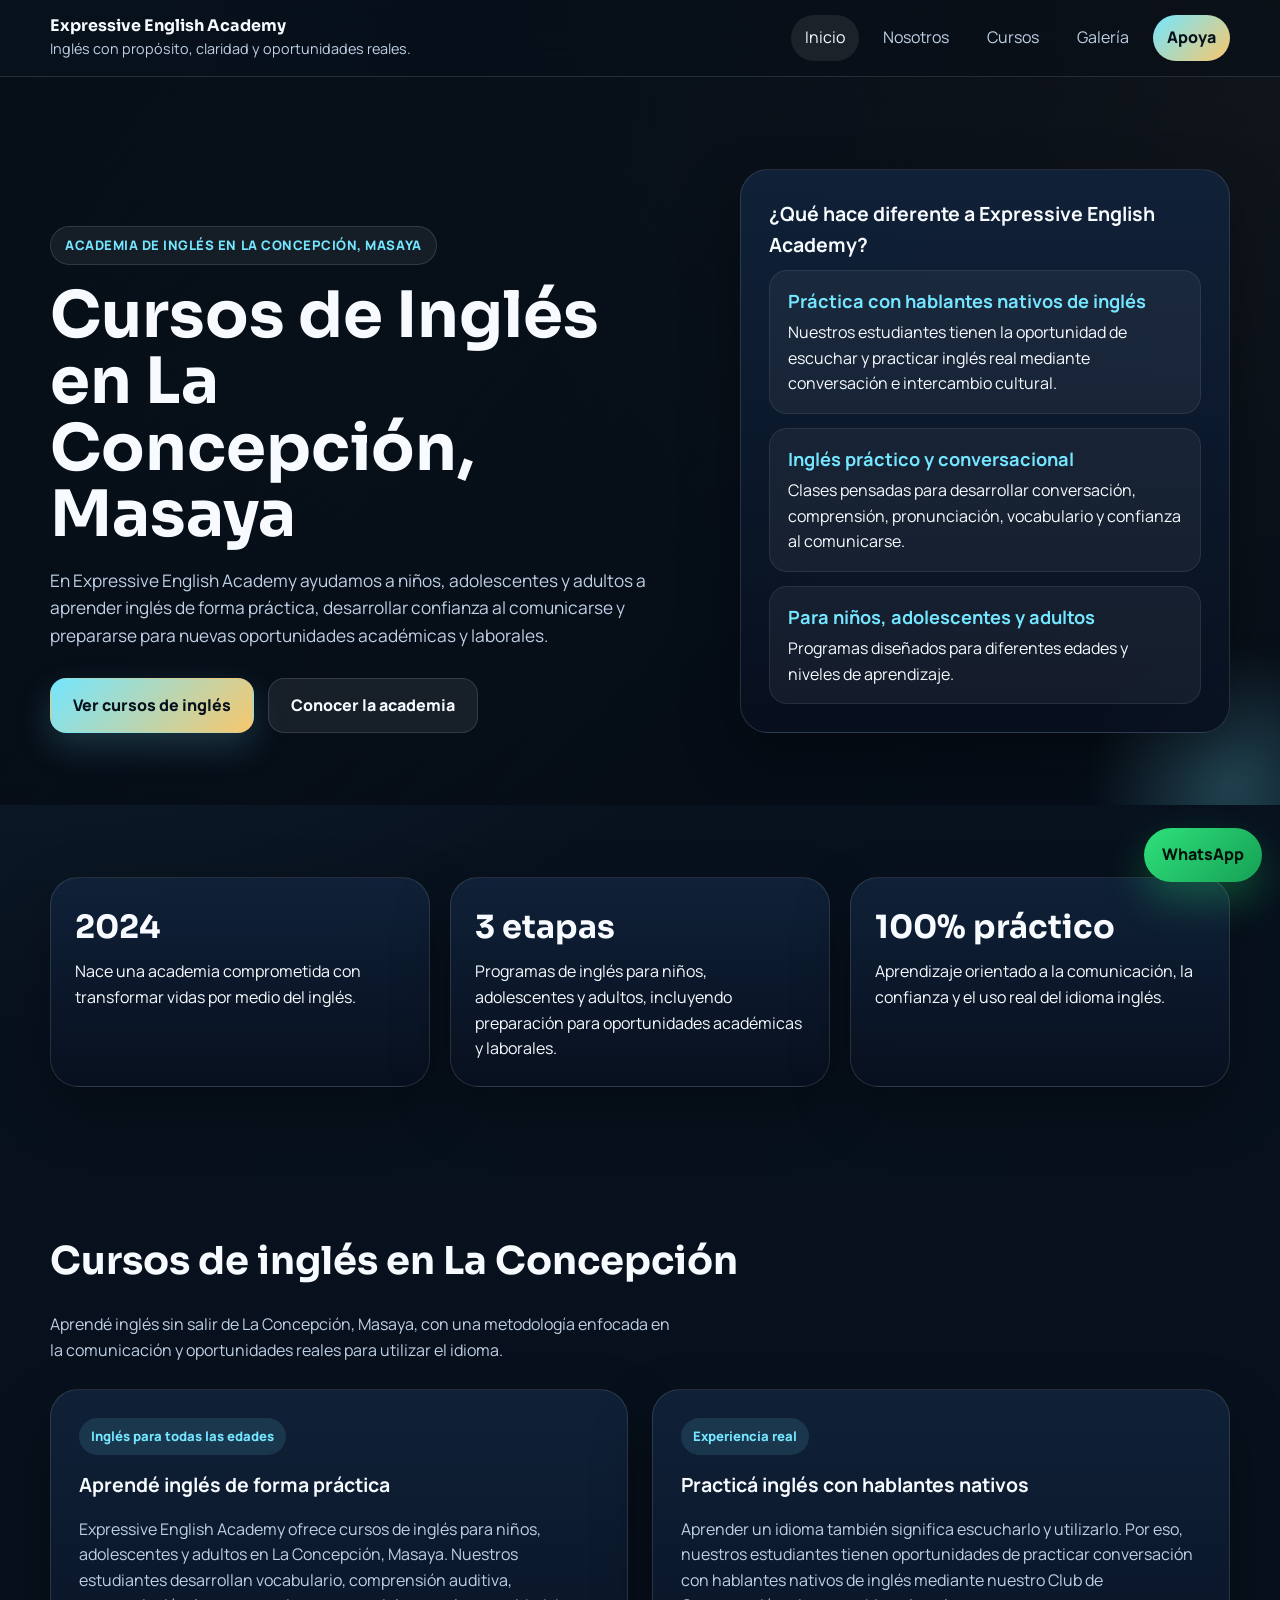
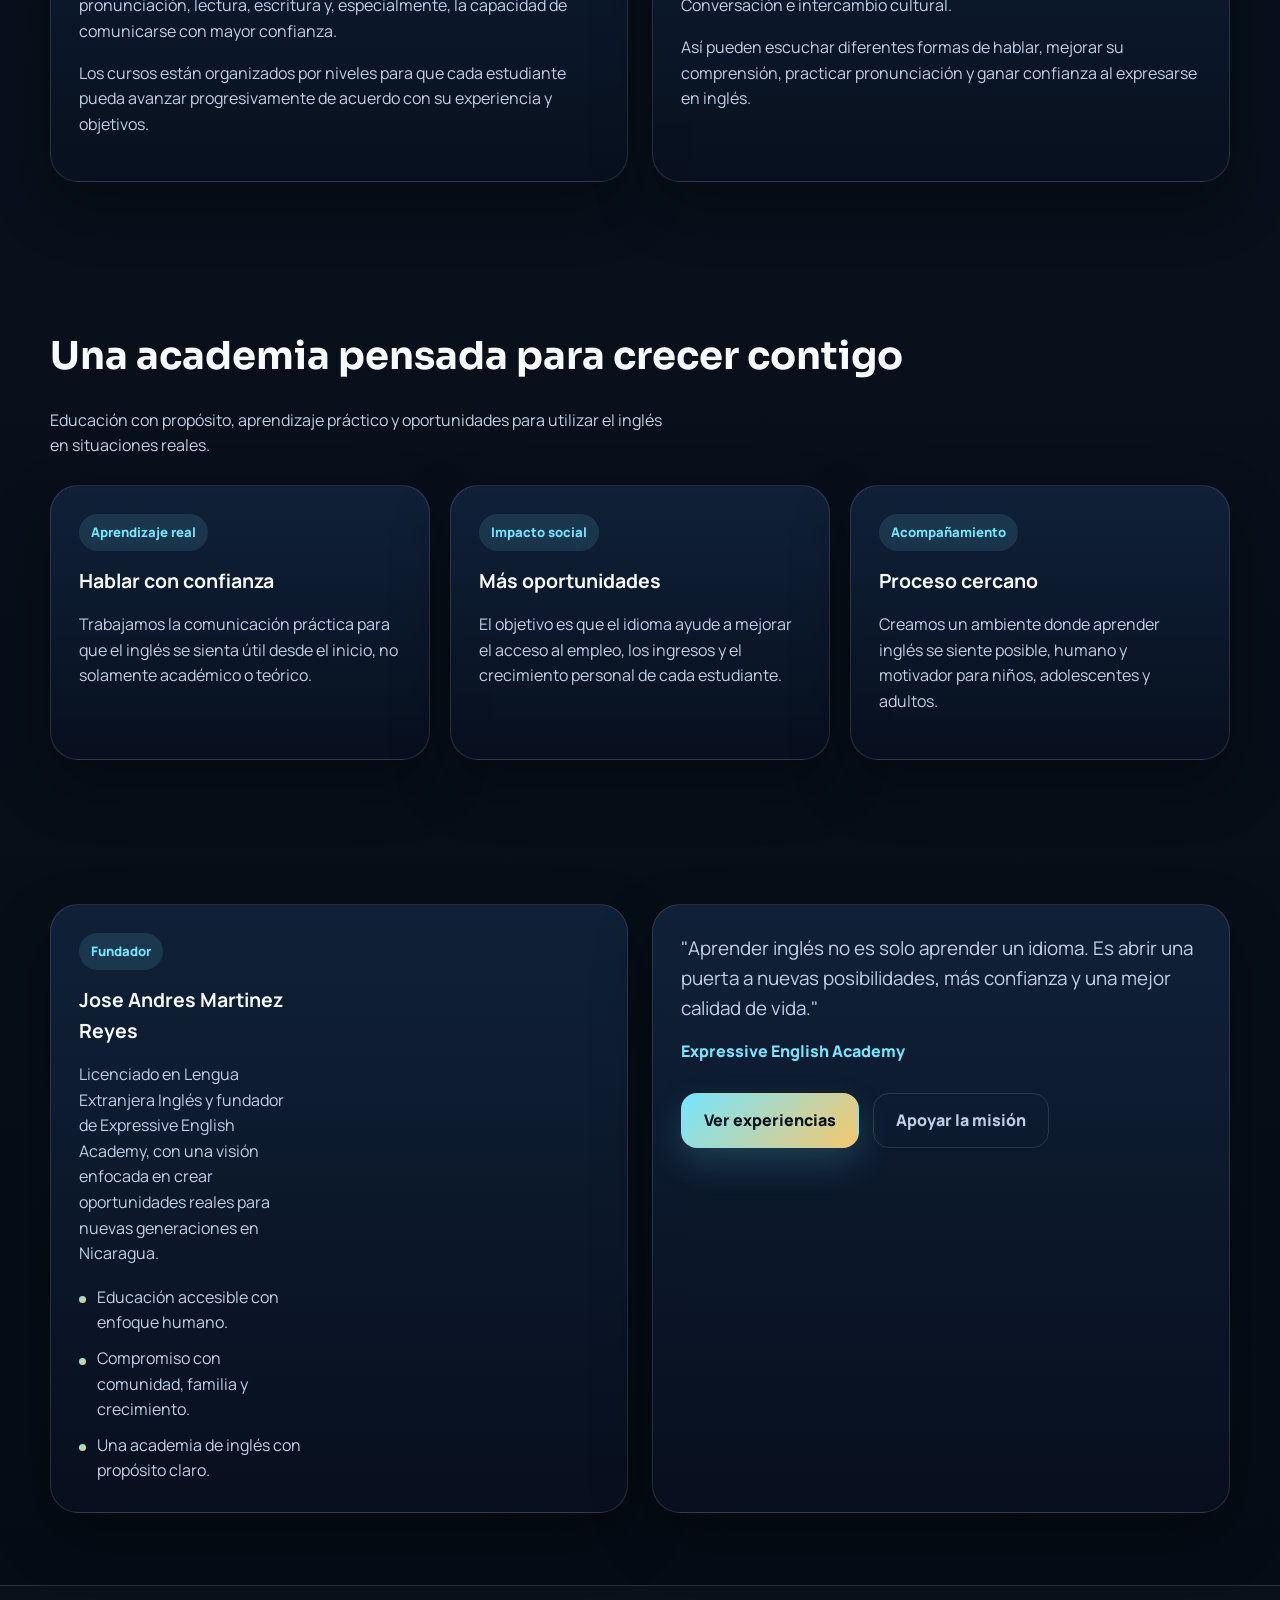
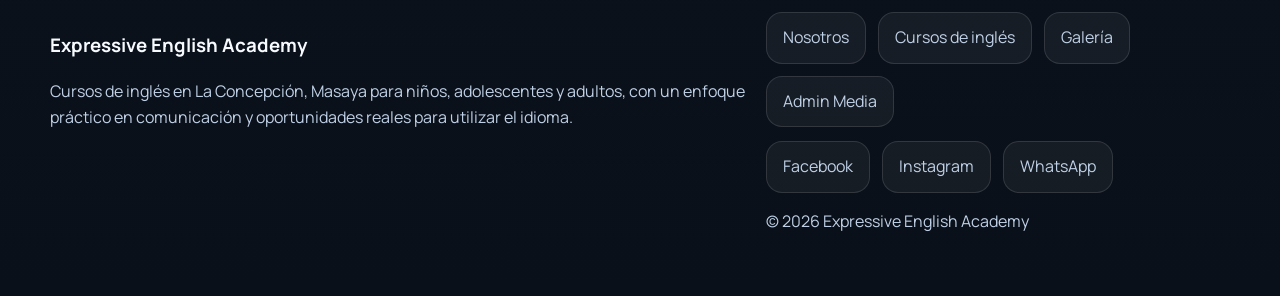
==== index.html @ d625991a "Update index.html Updated home page" ====
<!DOCTYPE html>
<html lang="es">
<head>
  <meta charset="UTF-8">
  <meta name="viewport" content="width=device-width, initial-scale=1.0">

  <!-- SEO principal -->
  <meta
    name="description"
    content="Cursos de inglés en La Concepción, Masaya para niños, adolescentes y adultos. Aprende inglés de forma práctica y practica con hablantes nativos en Expressive English Academy."
  >

  <meta name="theme-color" content="#081220">

  <!-- SEO adicional -->
  <meta name="robots" content="index, follow">
  <meta name="author" content="Expressive English Academy">

  <title>Cursos de Inglés en La Concepción, Masaya | Expressive English Academy</title>

  <style>
    @import url("https://fonts.googleapis.com/css2?family=Manrope:wght@400;500;600;700;800&family=Sora:wght@600;700;800&display=swap");

    :root {
      --bg: #061221;
      --panel: rgba(11, 26, 48, 0.88);
      --line: rgba(255, 255, 255, 0.12);
      --line-soft: rgba(255, 255, 255, 0.08);
      --text: #f7fbff;
      --muted: #bfd0e6;
      --accent: #74e6ff;
      --warm: #f8c76d;
      --shadow: 0 24px 60px rgba(0, 0, 0, 0.32);
      --radius-xl: 28px;
      --radius-lg: 22px;
      --radius-md: 16px;
      --radius-pill: 999px;
      --max-width: 1180px;
    }

    * {
      box-sizing: border-box;
    }

    html {
      scroll-behavior: smooth;
    }

    body {
      margin: 0;
      color: var(--text);
      font-family: "Manrope", sans-serif;
      line-height: 1.6;
      background:
        radial-gradient(circle at top left, rgba(116, 230, 255, 0.13), transparent 28%),
        radial-gradient(circle at top right, rgba(248, 199, 109, 0.14), transparent 22%),
        linear-gradient(180deg, #081220 0%, #07101b 55%, #050b14 100%);
    }

    img {
      display: block;
      max-width: 100%;
    }

    a {
      color: inherit;
      text-decoration: none;
    }

    button {
      font: inherit;
    }

    .container {
      width: min(var(--max-width), calc(100% - 2rem));
      margin: 0 auto;
    }

    .site-header {
      position: sticky;
      top: 0;
      z-index: 60;
      backdrop-filter: blur(16px);
      background: rgba(5, 11, 20, 0.78);
      border-bottom: 1px solid var(--line);
    }

    .header-inner {
      position: relative;
      display: flex;
      align-items: center;
      justify-content: space-between;
      gap: 1rem;
      padding: 15px 0;
    }

    .brand {
      display: flex;
      align-items: center;
      gap: 14px;
      min-width: 0;
    }

    .brand-logo {
      width: 60px;
      height: 60px;
      object-fit: cover;
      border-radius: 18px;
      border: 1px solid rgba(255, 255, 255, 0.14);
      box-shadow: var(--shadow);
      background: rgba(255,255,255,0.06);
    }

    .brand-copy strong {
      display: block;
      font-family: "Sora", sans-serif;
      font-size: 1rem;
      line-height: 1.3;
    }

    .brand-copy span {
      display: block;
      color: var(--muted);
      font-size: 0.9rem;
    }

    .nav-toggle {
      display: none;
      border: 1px solid var(--line);
      background: rgba(255, 255, 255, 0.05);
      color: var(--text);
      border-radius: var(--radius-pill);
      padding: 10px 16px;
      font-weight: 700;
      cursor: pointer;
    }

    .main-nav {
      display: flex;
      align-items: center;
      gap: 10px;
    }

    .main-nav a {
      padding: 10px 14px;
      border-radius: var(--radius-pill);
      color: var(--muted);
      transition: 0.25s ease;
    }

    .main-nav a:hover,
    .main-nav a.active {
      color: var(--text);
      background: rgba(255, 255, 255, 0.08);
    }

    .main-nav .nav-cta {
      color: #07111d;
      font-weight: 800;
      background: linear-gradient(135deg, var(--accent), var(--warm));
    }

    .hero {
      position: relative;
      overflow: hidden;
      padding: 92px 0 72px;
      background-image:
        linear-gradient(125deg, rgba(5, 11, 20, 0.9), rgba(5, 11, 20, 0.58)),
        var(--hero-image);
      background-size: cover;
      background-position: center;
    }

    .hero::after {
      content: "";
      position: absolute;
      right: -90px;
      bottom: -120px;
      width: 280px;
      height: 280px;
      border-radius: 50%;
      background: radial-gradient(circle, rgba(116, 230, 255, 0.26), transparent 70%);
      filter: blur(12px);
    }

    .hero-grid {
      position: relative;
      z-index: 1;
      display: grid;
      grid-template-columns: 1.15fr 0.85fr;
      gap: 26px;
      align-items: end;
    }

    .eyebrow {
      display: inline-flex;
      align-items: center;
      gap: 10px;
      padding: 8px 14px;
      border: 1px solid var(--line);
      border-radius: var(--radius-pill);
      background: rgba(255, 255, 255, 0.06);
      color: var(--accent);
      font-size: 0.82rem;
      font-weight: 800;
      letter-spacing: 0.04em;
      text-transform: uppercase;
    }

    .page-title {
      margin: 18px 0 0;
      font-family: "Sora", sans-serif;
      font-size: clamp(2.4rem, 5vw, 4.6rem);
      line-height: 1.04;
      max-width: 12ch;
    }

    .page-lead {
      margin: 18px 0 0;
      max-width: 62ch;
      color: var(--muted);
      font-size: 1.08rem;
    }

    .button-row {
      display: flex;
      flex-wrap: wrap;
      gap: 14px;
      margin-top: 28px;
    }

    .button {
      display: inline-flex;
      align-items: center;
      justify-content: center;
      gap: 10px;
      padding: 14px 22px;
      border: 1px solid transparent;
      border-radius: var(--radius-md);
      font-weight: 800;
      transition: 0.25s ease;
    }

    .button:hover {
      transform: translateY(-2px);
    }

    .button-primary {
      color: #07111d;
      background: linear-gradient(135deg, var(--accent), var(--warm));
      box-shadow: 0 14px 34px rgba(116, 230, 255, 0.18);
    }

    .button-secondary {
      background: rgba(255, 255, 255, 0.07);
      border-color: var(--line);
    }

    .button-ghost {
      color: var(--muted);
      border-color: var(--line);
      background: transparent;
    }

    .panel,
    .feature-card,
    .quote-card,
    .split-card,
    .stat-card {
      border: 1px solid var(--line);
      border-radius: var(--radius-xl);
      background: linear-gradient(180deg, rgba(17, 35, 59, 0.9), rgba(8, 16, 31, 0.94));
      box-shadow: var(--shadow);
    }

    .panel,
    .feature-card,
    .quote-card,
    .split-card {
      padding: 28px;
    }

    .panel h3,
    .feature-card h3,
    .split-card h3 {
      margin-top: 0;
      margin-bottom: 10px;
      font-size: 1.22rem;
    }

    .feature-card p,
    .split-card p,
    .panel p,
    .quote-card p {
      color: var(--muted);
    }

    .metric-list {
      display: grid;
      gap: 14px;
    }

    .metric-item {
      padding: 16px 18px;
      border-radius: 18px;
      border: 1px solid var(--line-soft);
      background: rgba(255, 255, 255, 0.05);
    }

    .metric-item strong {
      display: block;
      color: var(--accent);
      margin-bottom: 4px;
      font-size: 1.14rem;
    }

    .section {
      padding: 72px 0;
    }

    .section-heading {
      display: flex;
      align-items: end;
      justify-content: space-between;
      gap: 20px;
      flex-wrap: wrap;
      margin-bottom: 26px;
    }

    .section-heading h2 {
      margin: 0;
      font-family: "Sora", sans-serif;
      font-size: clamp(1.9rem, 3vw, 3rem);
    }

    .section-heading p {
      margin: 0;
      max-width: 62ch;
      color: var(--muted);
    }

    .stats-grid,
    .card-grid,
    .footer-grid {
      display: grid;
      gap: 20px;
    }

    .stats-grid,
    .card-grid {
      grid-template-columns: repeat(3, minmax(0, 1fr));
    }

    .stat-card {
      padding: 24px;
    }

    .stat-card strong {
      display: block;
      margin-bottom: 6px;
      font-family: "Sora", sans-serif;
      font-size: 2rem;
    }

    .badge {
      display: inline-flex;
      align-items: center;
      justify-content: center;
      margin-bottom: 14px;
      padding: 8px 12px;
      border-radius: var(--radius-pill);
      background: rgba(116, 230, 255, 0.12);
      color: var(--accent);
      font-size: 0.82rem;
      font-weight: 800;
    }

    .split-layout {
      display: grid;
      grid-template-columns: repeat(2, minmax(0, 1fr));
      gap: 24px;
    }

    .founder-card {
      display: grid;
      grid-template-columns: 0.9fr 1.1fr;
      gap: 24px;
      align-items: center;
    }

    .founder-card img {
      width: 100%;
      height: 100%;
      min-height: 280px;
      object-fit: cover;
      border-radius: var(--radius-lg);
      background: rgba(255,255,255,0.06);
    }

    .list {
      display: grid;
      gap: 10px;
      margin-top: 18px;
    }

    .list span {
      position: relative;
      display: block;
      padding-left: 18px;
      color: var(--muted);
    }

    .list span::before {
      content: "";
      position: absolute;
      left: 0;
      top: 0.72em;
      width: 7px;
      height: 7px;
      border-radius: 50%;
      background: linear-gradient(135deg, var(--accent), var(--warm));
    }

    .quote-card {
      padding: 28px;
    }

    .quote {
      margin: 0;
      font-size: 1.18rem;
      color: var(--text);
    }

    .quote-author {
      margin-top: 16px;
      color: var(--accent);
      font-weight: 800;
    }

    .social-row,
    .footer-links {
      display: flex;
      flex-wrap: wrap;
      gap: 12px;
    }

    .social-pill,
    .footer-links a {
      display: inline-flex;
      align-items: center;
      gap: 10px;
      padding: 12px 16px;
      border-radius: var(--radius-md);
      border: 1px solid var(--line);
      background: rgba(255, 255, 255, 0.05);
      color: var(--muted);
    }

    .social-pill:hover,
    .footer-links a:hover {
      color: var(--text);
    }

    .footer {
      padding: 26px 0 46px;
      border-top: 1px solid var(--line);
      background: rgba(255, 255, 255, 0.02);
    }

    .footer-grid {
      grid-template-columns: 1.2fr 0.8fr;
      align-items: start;
    }

    .footer-note,
    .muted {
      color: var(--muted);
    }

    .floating-whatsapp {
      position: fixed;
      right: 18px;
      bottom: 18px;
      z-index: 70;
      display: inline-flex;
      align-items: center;
      gap: 10px;
      padding: 14px 18px;
      border-radius: var(--radius-pill);
      background: linear-gradient(135deg, #2ee17b, #16a055);
      color: #04110a;
      font-weight: 900;
      box-shadow: 0 18px 40px rgba(37, 211, 102, 0.3);
    }

    @media (max-width: 960px) {
      .nav-toggle {
        display: inline-flex;
        align-items: center;
        justify-content: center;
      }

      .main-nav {
        position: absolute;
        top: calc(100% + 12px);
        left: 0;
        right: 0;
        display: none;
        flex-direction: column;
        align-items: stretch;
        gap: 8px;
        padding: 16px;
        border: 1px solid var(--line);
        border-radius: 24px;
        background: rgba(5, 11, 20, 0.98);
        box-shadow: var(--shadow);
      }

      .main-nav.open {
        display: flex;
      }

      .hero-grid,
      .stats-grid,
      .card-grid,
      .split-layout,
      .founder-card,
      .footer-grid {
        grid-template-columns: 1fr;
      }
    }

    @media (max-width: 640px) {
      .hero {
        padding: 78px 0 58px;
      }

      .section {
        padding: 58px 0;
      }

      .page-title {
        max-width: 14ch;
      }

      .panel,
      .feature-card,
      .quote-card,
      .split-card {
        padding: 22px;
      }

      .brand-copy span {
        font-size: 0.82rem;
      }

      .floating-whatsapp {
        padding: 12px 16px;
        font-size: 0.95rem;
      }
    }
  </style>
</head>

<body>

  <header class="site-header">
    <div class="container header-inner">

      <a class="brand" href="index.html" aria-label="Expressive English Academy - Inicio">

        <img
          class="brand-logo"
          src="foto8.jpg.jpg"
          alt="Logo de Expressive English Academy"
          onerror="this.style.display='none'"
        >

        <div class="brand-copy">
          <strong>Expressive English Academy</strong>
          <span>Inglés con propósito, claridad y oportunidades reales.</span>
        </div>

      </a>

      <button
        class="nav-toggle"
        id="navToggle"
        aria-expanded="false"
        aria-controls="siteNav"
        aria-label="Abrir menú"
      >
        Menú
      </button>

      <nav class="main-nav" id="siteNav" aria-label="Navegación principal">

        <a class="active" href="index.html">Inicio</a>

        <a href="about.html">Nosotros</a>

        <a href="courses.html">Cursos</a>

        <a href="gallery.html">Galería</a>

        <a class="nav-cta" href="donate.html">Apoya</a>

      </nav>

    </div>
  </header>


  <main>

    <!-- HERO / SEO LOCAL -->
    <section
      class="hero"
      style="--hero-image: url('fotov6.jpg.jpg');"
    >

      <div class="container hero-grid">

        <div>

          <span class="eyebrow">
            Academia de inglés en La Concepción, Masaya
          </span>

          <h1 class="page-title">
            Cursos de Inglés en La Concepción, Masaya
          </h1>

          <p class="page-lead">
            En Expressive English Academy ayudamos a niños, adolescentes y adultos
            a aprender inglés de forma práctica, desarrollar confianza al comunicarse
            y prepararse para nuevas oportunidades académicas y laborales.
          </p>

          <div class="button-row">

            <a
              class="button button-primary"
              href="courses.html"
            >
              Ver cursos de inglés
            </a>

            <a
              class="button button-secondary"
              href="about.html"
            >
              Conocer la academia
            </a>

          </div>

        </div>


        <div class="panel">

          <h3>
            ¿Qué hace diferente a Expressive English Academy?
          </h3>

          <div class="metric-list">

            <div class="metric-item">

              <strong>
                Práctica con hablantes nativos de inglés
              </strong>

              <span>
                Nuestros estudiantes tienen la oportunidad de escuchar y practicar
                inglés real mediante conversación e intercambio cultural.
              </span>

            </div>


            <div class="metric-item">

              <strong>
                Inglés práctico y conversacional
              </strong>

              <span>
                Clases pensadas para desarrollar conversación, comprensión,
                pronunciación, vocabulario y confianza al comunicarse.
              </span>

            </div>


            <div class="metric-item">

              <strong>
                Para niños, adolescentes y adultos
              </strong>

              <span>
                Programas diseñados para diferentes edades y niveles de aprendizaje.
              </span>

            </div>

          </div>

        </div>

      </div>

    </section>


    <!-- INFORMACIÓN PRINCIPAL -->
    <section class="section">

      <div class="container">

        <div class="stats-grid">

          <article class="stat-card">

            <strong>2024</strong>

            <span>
              Nace una academia comprometida con transformar vidas
              por medio del inglés.
            </span>

          </article>


          <article class="stat-card">

            <strong>3 etapas</strong>

            <span>
              Programas de inglés para niños, adolescentes y adultos,
              incluyendo preparación para oportunidades académicas y laborales.
            </span>

          </article>


          <article class="stat-card">

            <strong>100% práctico</strong>

            <span>
              Aprendizaje orientado a la comunicación, la confianza
              y el uso real del idioma inglés.
            </span>

          </article>

        </div>

      </div>

    </section>


    <!-- SEO LOCAL -->
    <section class="section">

      <div class="container">

        <div class="section-heading">

          <h2>
            Cursos de inglés en La Concepción
          </h2>

          <p>
            Aprendé inglés sin salir de La Concepción, Masaya, con una metodología
            enfocada en la comunicación y oportunidades reales para utilizar el idioma.
          </p>

        </div>


        <div class="split-layout">

          <article class="split-card">

            <span class="badge">
              Inglés para todas las edades
            </span>

            <h3>
              Aprendé inglés de forma práctica
            </h3>

            <p>
              Expressive English Academy ofrece cursos de inglés para niños,
              adolescentes y adultos en La Concepción, Masaya. Nuestros estudiantes
              desarrollan vocabulario, comprensión auditiva, pronunciación,
              lectura, escritura y, especialmente, la capacidad de comunicarse
              con mayor confianza.
            </p>

            <p>
              Los cursos están organizados por niveles para que cada estudiante
              pueda avanzar progresivamente de acuerdo con su experiencia y objetivos.
            </p>

          </article>


          <article class="split-card">

            <span class="badge">
              Experiencia real
            </span>

            <h3>
              Practicá inglés con hablantes nativos
            </h3>

            <p>
              Aprender un idioma también significa escucharlo y utilizarlo.
              Por eso, nuestros estudiantes tienen oportunidades de practicar
              conversación con hablantes nativos de inglés mediante nuestro
              Club de Conversación e intercambio cultural.
            </p>

            <p>
              Así pueden escuchar diferentes formas de hablar, mejorar su comprensión,
              practicar pronunciación y ganar confianza al expresarse en inglés.
            </p>

          </article>

        </div>

      </div>

    </section>


    <!-- BENEFICIOS -->
    <section class="section">

      <div class="container">

        <div class="section-heading">

          <h2>
            Una academia pensada para crecer contigo
          </h2>

          <p>
            Educación con propósito, aprendizaje práctico y oportunidades
            para utilizar el inglés en situaciones reales.
          </p>

        </div>


        <div class="card-grid">

          <article class="feature-card">

            <span class="badge">
              Aprendizaje real
            </span>

            <h3>
              Hablar con confianza
            </h3>

            <p>
              Trabajamos la comunicación práctica para que el inglés se sienta
              útil desde el inicio, no solamente académico o teórico.
            </p>

          </article>


          <article class="feature-card">

            <span class="badge">
              Impacto social
            </span>

            <h3>
              Más oportunidades
            </h3>

            <p>
              El objetivo es que el idioma ayude a mejorar el acceso al empleo,
              los ingresos y el crecimiento personal de cada estudiante.
            </p>

          </article>


          <article class="feature-card">

            <span class="badge">
              Acompañamiento
            </span>

            <h3>
              Proceso cercano
            </h3>

            <p>
              Creamos un ambiente donde aprender inglés se siente posible,
              humano y motivador para niños, adolescentes y adultos.
            </p>

          </article>

        </div>

      </div>

    </section>


    <!-- FUNDADOR -->
    <section class="section">

      <div class="container split-layout">

        <article class="split-card founder-card">

          <img
            src="foto7.jpg.jpg"
            alt="Jose Andres Martinez Reyes, fundador de Expressive English Academy en La Concepción, Masaya"
            onerror="this.style.display='none'"
          >

          <div>

            <span class="badge">
              Fundador
            </span>

            <h3>
              Jose Andres Martinez Reyes
            </h3>

            <p>
              Licenciado en Lengua Extranjera Inglés y fundador de Expressive
              English Academy, con una visión enfocada en crear oportunidades
              reales para nuevas generaciones en Nicaragua.
            </p>

            <div class="list">

              <span>
                Educación accesible con enfoque humano.
              </span>

              <span>
                Compromiso con comunidad, familia y crecimiento.
              </span>

              <span>
                Una academia de inglés con propósito claro.
              </span>

            </div>

          </div>

        </article>


        <article class="quote-card">

          <p class="quote">
            "Aprender inglés no es solo aprender un idioma. Es abrir una puerta
            a nuevas posibilidades, más confianza y una mejor calidad de vida."
          </p>

          <div class="quote-author">
            Expressive English Academy
          </div>


          <div class="button-row">

            <a
              class="button button-primary"
              href="gallery.html"
            >
              Ver experiencias
            </a>

            <a
              class="button button-ghost"
              href="donate.html"
            >
              Apoyar la misión
            </a>

          </div>

        </article>

      </div>

    </section>

  </main>


  <!-- FOOTER -->
  <footer class="footer">

    <div class="container footer-grid">

      <div>

        <h3>
          Expressive English Academy
        </h3>

        <p class="footer-note">
          Cursos de inglés en La Concepción, Masaya para niños, adolescentes
          y adultos, con un enfoque práctico en comunicación y oportunidades
          reales para utilizar el idioma.
        </p>

      </div>


      <div>

        <div class="footer-links">

          <a href="about.html">
            Nosotros
          </a>

          <a href="courses.html">
            Cursos de inglés
          </a>

          <a href="gallery.html">
            Galería
          </a>

          <a href="admin-media.html">
            Admin Media
          </a>

        </div>


        <div
          class="social-row"
          style="margin-top: 14px;"
        >

          <a
            class="social-pill"
            href="https://www.facebook.com/p/Expressive-English-Academy-61554703284587/"
            target="_blank"
            rel="noopener"
            aria-label="Facebook de Expressive English Academy"
          >
            Facebook
          </a>


          <a
            class="social-pill"
            href="https://www.instagram.com/expressiveenglishacademy/"
            target="_blank"
            rel="noopener"
            aria-label="Instagram de Expressive English Academy"
          >
            Instagram
          </a>


          <a
            class="social-pill"
            href="https://wa.me/50582581434?text=Hola%20quiero%20informacion%20sobre%20los%20cursos%20de%20ingles"
            target="_blank"
            rel="noopener"
            aria-label="Contactar por WhatsApp"
          >
            WhatsApp
          </a>

        </div>


        <p
          class="muted"
          style="margin-top: 16px;"
        >
          &copy;
          <span id="year"></span>
          Expressive English Academy
        </p>

      </div>

    </div>

  </footer>


  <!-- WHATSAPP -->
  <a
    class="floating-whatsapp"
    href="https://wa.me/50582581434?text=Hola%20quiero%20informacion%20sobre%20los%20cursos%20y%20tambien%20como%20puedo%20apoyar%20con%20donaciones"
    target="_blank"
    rel="noopener"
    aria-label="Contactar a Expressive English Academy por WhatsApp"
  >
    WhatsApp
  </a>


  <script>

    (function () {

      var navToggle = document.getElementById("navToggle");

      var siteNav = document.getElementById("siteNav");

      var year = document.getElementById("year");


      if (year) {

        year.textContent = new Date().getFullYear();

      }


      if (navToggle && siteNav) {

        navToggle.addEventListener("click", function () {

          var isOpen = siteNav.classList.toggle("open");

          navToggle.setAttribute(
            "aria-expanded",
            String(isOpen)
          );

        });


        siteNav.querySelectorAll("a").forEach(function (link) {

          link.addEventListener("click", function () {

            siteNav.classList.remove("open");

            navToggle.setAttribute(
              "aria-expanded",
              "false"
            );

          });

        });

      }

    })();

  </script>

</body>
</html>
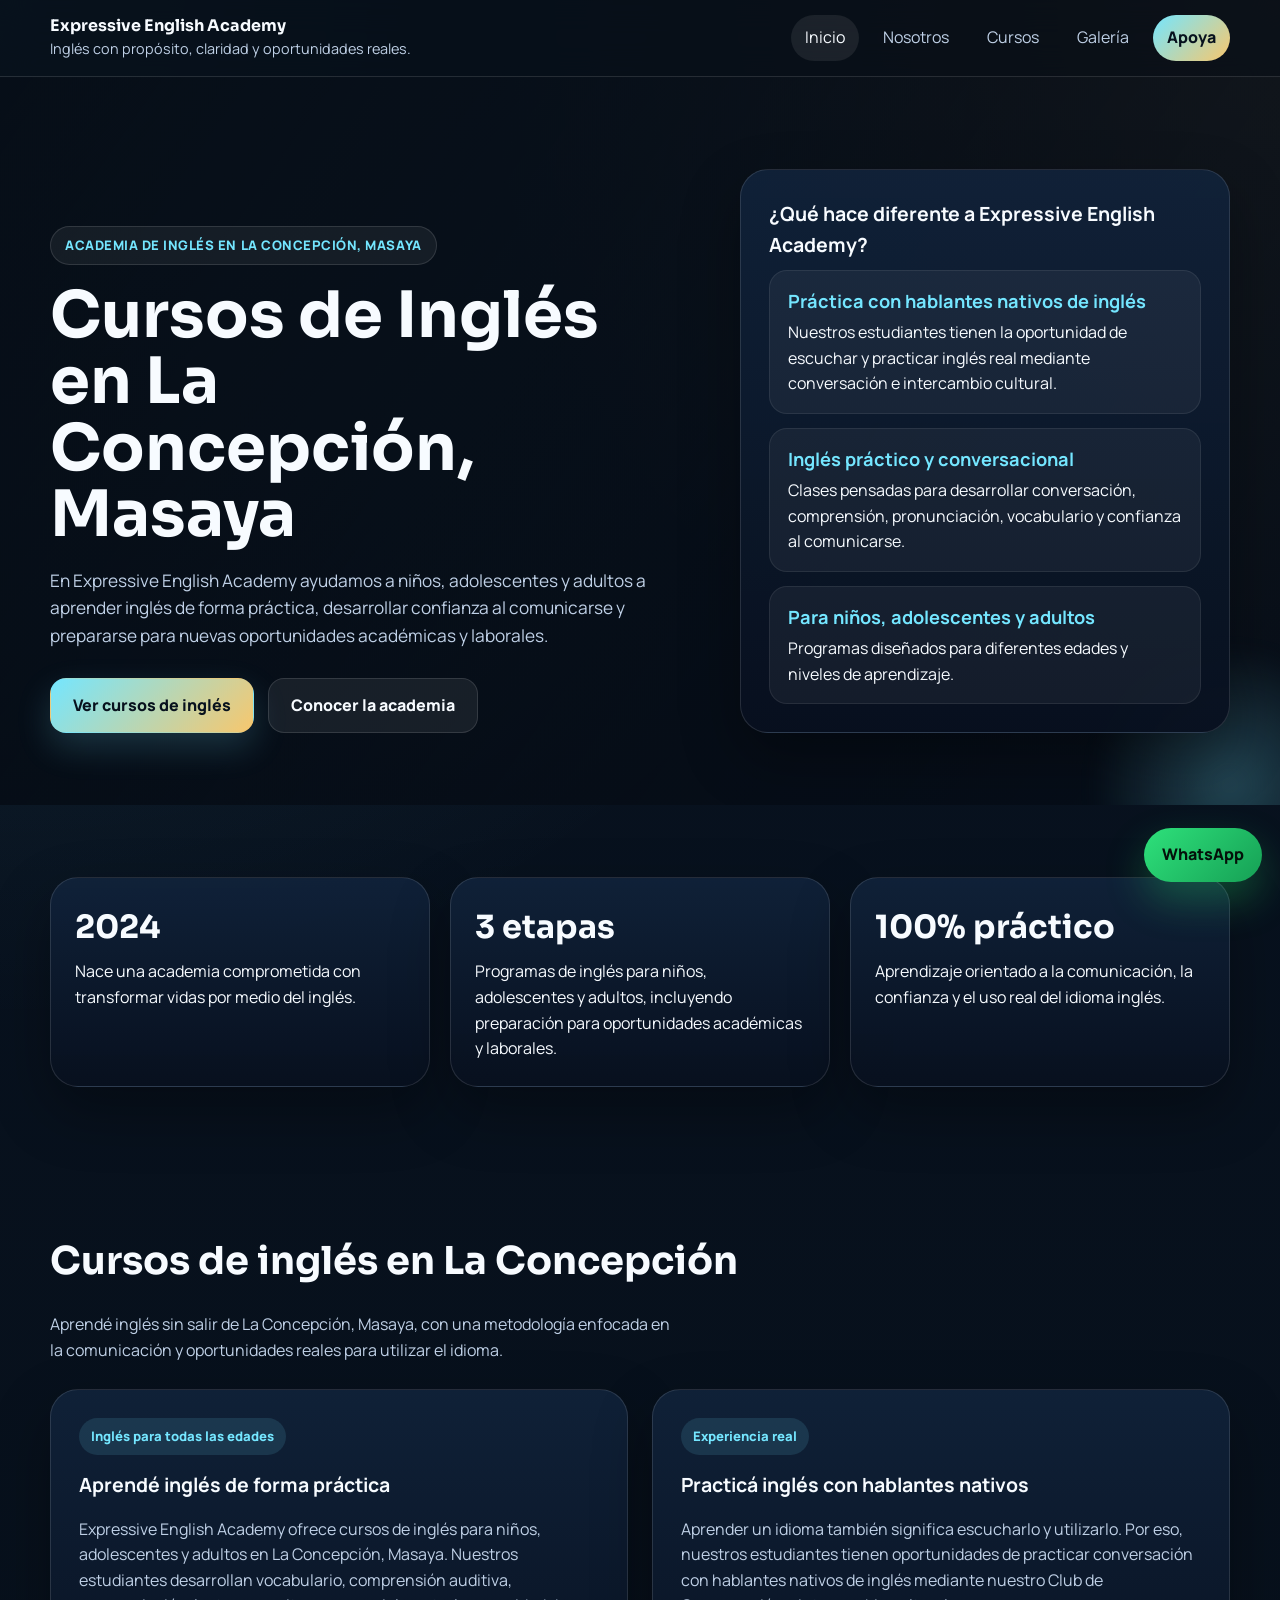
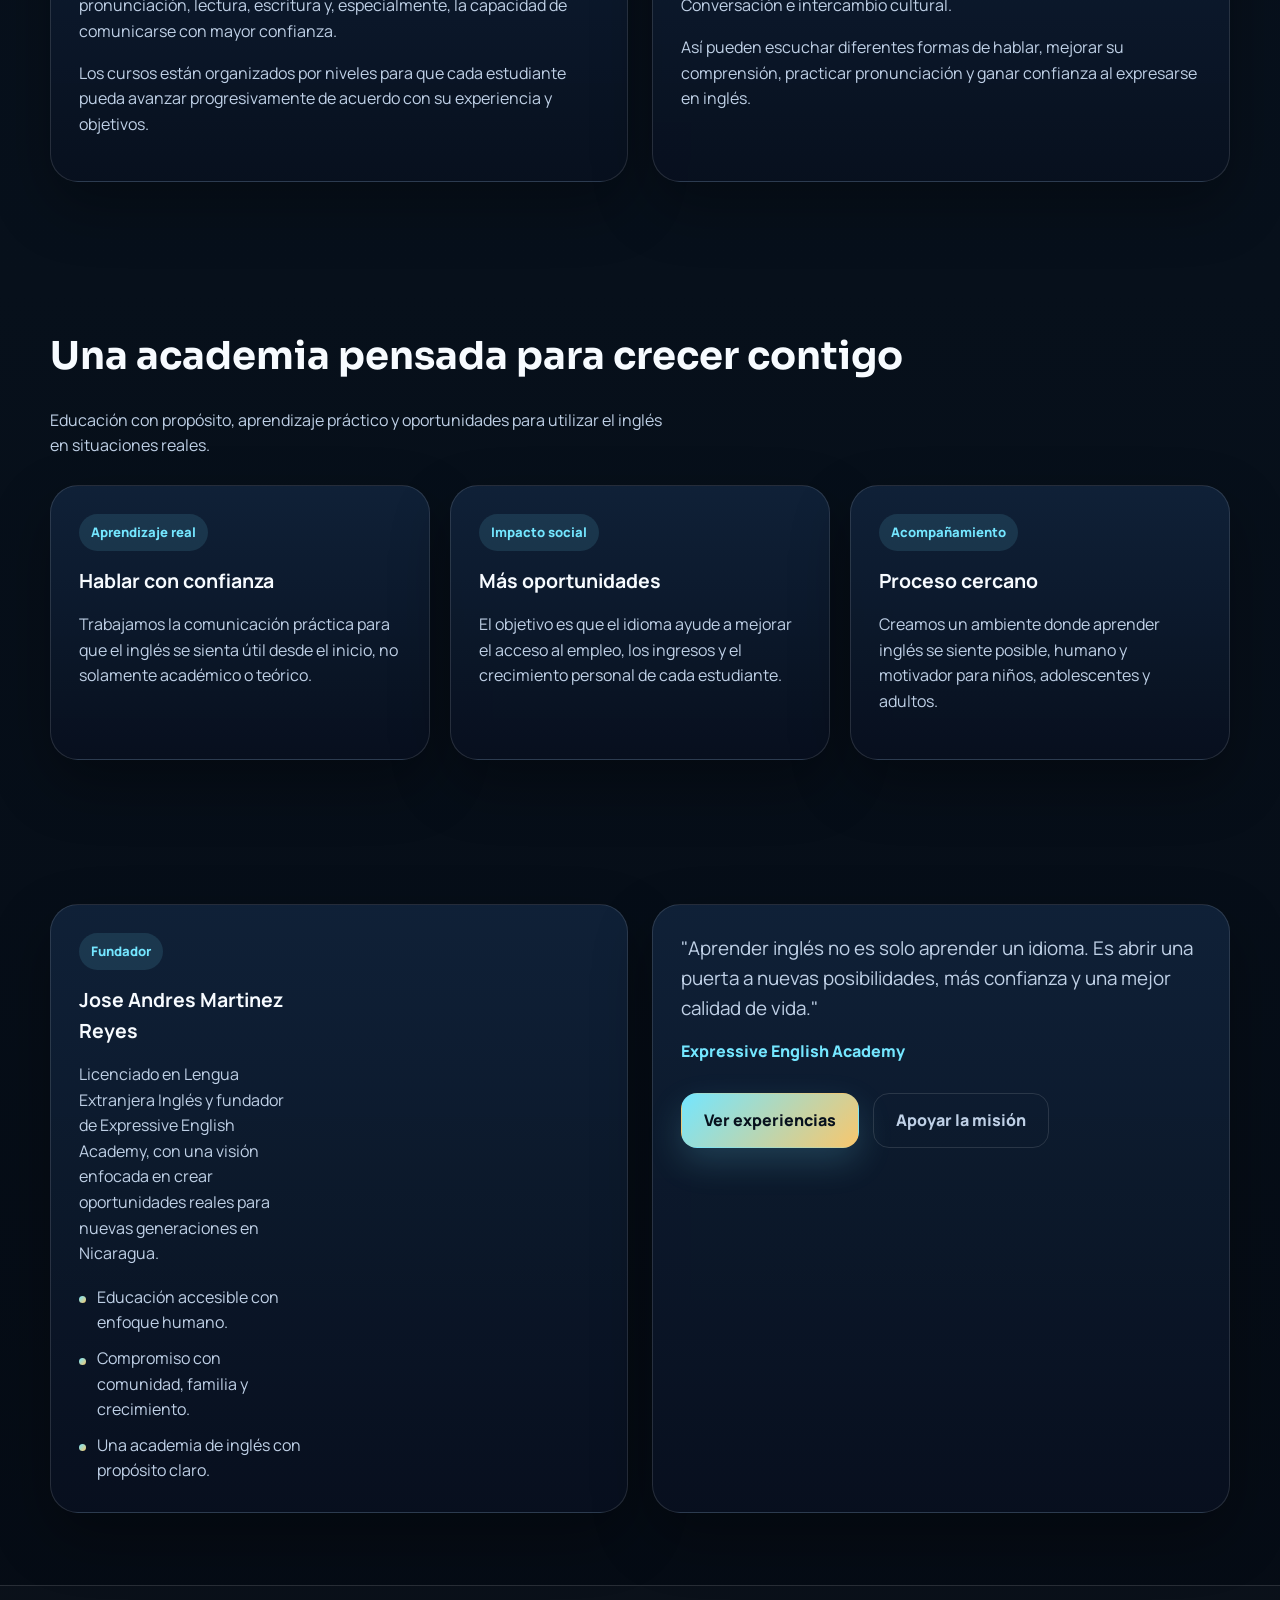
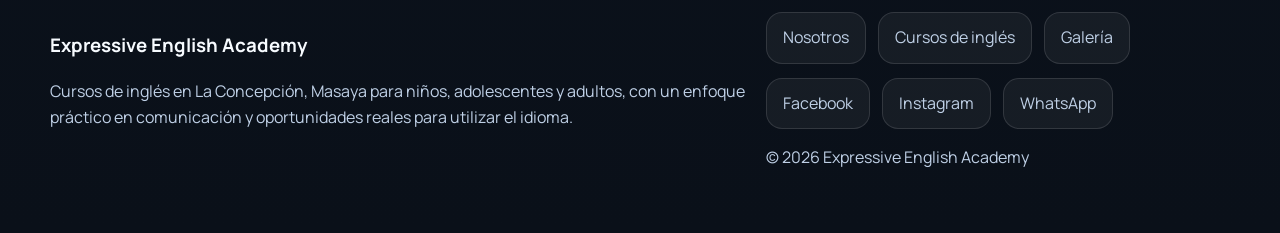
==== commit 12e3c859: "Update index.html" ====
--- a/index.html
+++ b/index.html
@@ -15,6 +15,51 @@
   <!-- SEO adicional -->
   <meta name="robots" content="index, follow">
   <meta name="author" content="Expressive English Academy">
+
+  <!-- Canonical -->
+  <link rel="canonical" href="https://expressiveenglishacademy-hash.github.io/Cursos.de.ingles.la.concepcion.masaya/">
+
+  <!-- Open Graph -->
+  <meta property="og:title" content="Cursos de Inglés en La Concepción, Masaya | Expressive English Academy">
+  <meta property="og:description" content="Cursos de inglés para niños, adolescentes y adultos con aprendizaje práctico, conversación real y oportunidades de práctica con hablantes nativos.">
+  <meta property="og:type" content="website">
+  <meta property="og:url" content="https://expressiveenglishacademy-hash.github.io/Cursos.de.ingles.la.concepcion.masaya/">
+  <meta property="og:site_name" content="Expressive English Academy">
+  <meta property="og:locale" content="es_NI">
+
+  <!-- Datos estructurados para Google -->
+  <script type="application/ld+json">
+  {
+    "@context": "https://schema.org",
+    "@type": ["EducationalOrganization", "LocalBusiness"],
+    "@id": "https://expressiveenglishacademy-hash.github.io/Cursos.de.ingles.la.concepcion.masaya/#organization",
+    "name": "Expressive English Academy",
+    "url": "https://expressiveenglishacademy-hash.github.io/Cursos.de.ingles.la.concepcion.masaya/",
+    "telephone": "+50582581434",
+    "description": "Academia de inglés en La Concepción, Masaya, Nicaragua, con cursos para niños, adolescentes y adultos y un enfoque práctico en comunicación.",
+    "foundingDate": "2024",
+    "founder": {
+      "@type": "Person",
+      "name": "Jose Andres Martinez Reyes"
+    },
+    "address": {
+      "@type": "PostalAddress",
+      "addressLocality": "La Concepción",
+      "addressRegion": "Masaya",
+      "addressCountry": "NI"
+    },
+    "areaServed": {
+      "@type": "Place",
+      "name": "La Concepción, Masaya, Nicaragua"
+    },
+    "sameAs": [
+      "https://www.facebook.com/p/Expressive-English-Academy-61554703284587/",
+      "https://www.instagram.com/expressiveenglishacademy/",
+      "https://www.tiktok.com/@expressiveenglishacademy"
+    ]
+  }
+  </script>
+
 
   <title>Cursos de Inglés en La Concepción, Masaya | Expressive English Academy</title>
 
@@ -1047,12 +1092,7 @@
           <a href="gallery.html">
             Galería
           </a>
-
-          <a href="admin-media.html">
-            Admin Media
-          </a>
-
-        </div>
+</div>
 
 
         <div
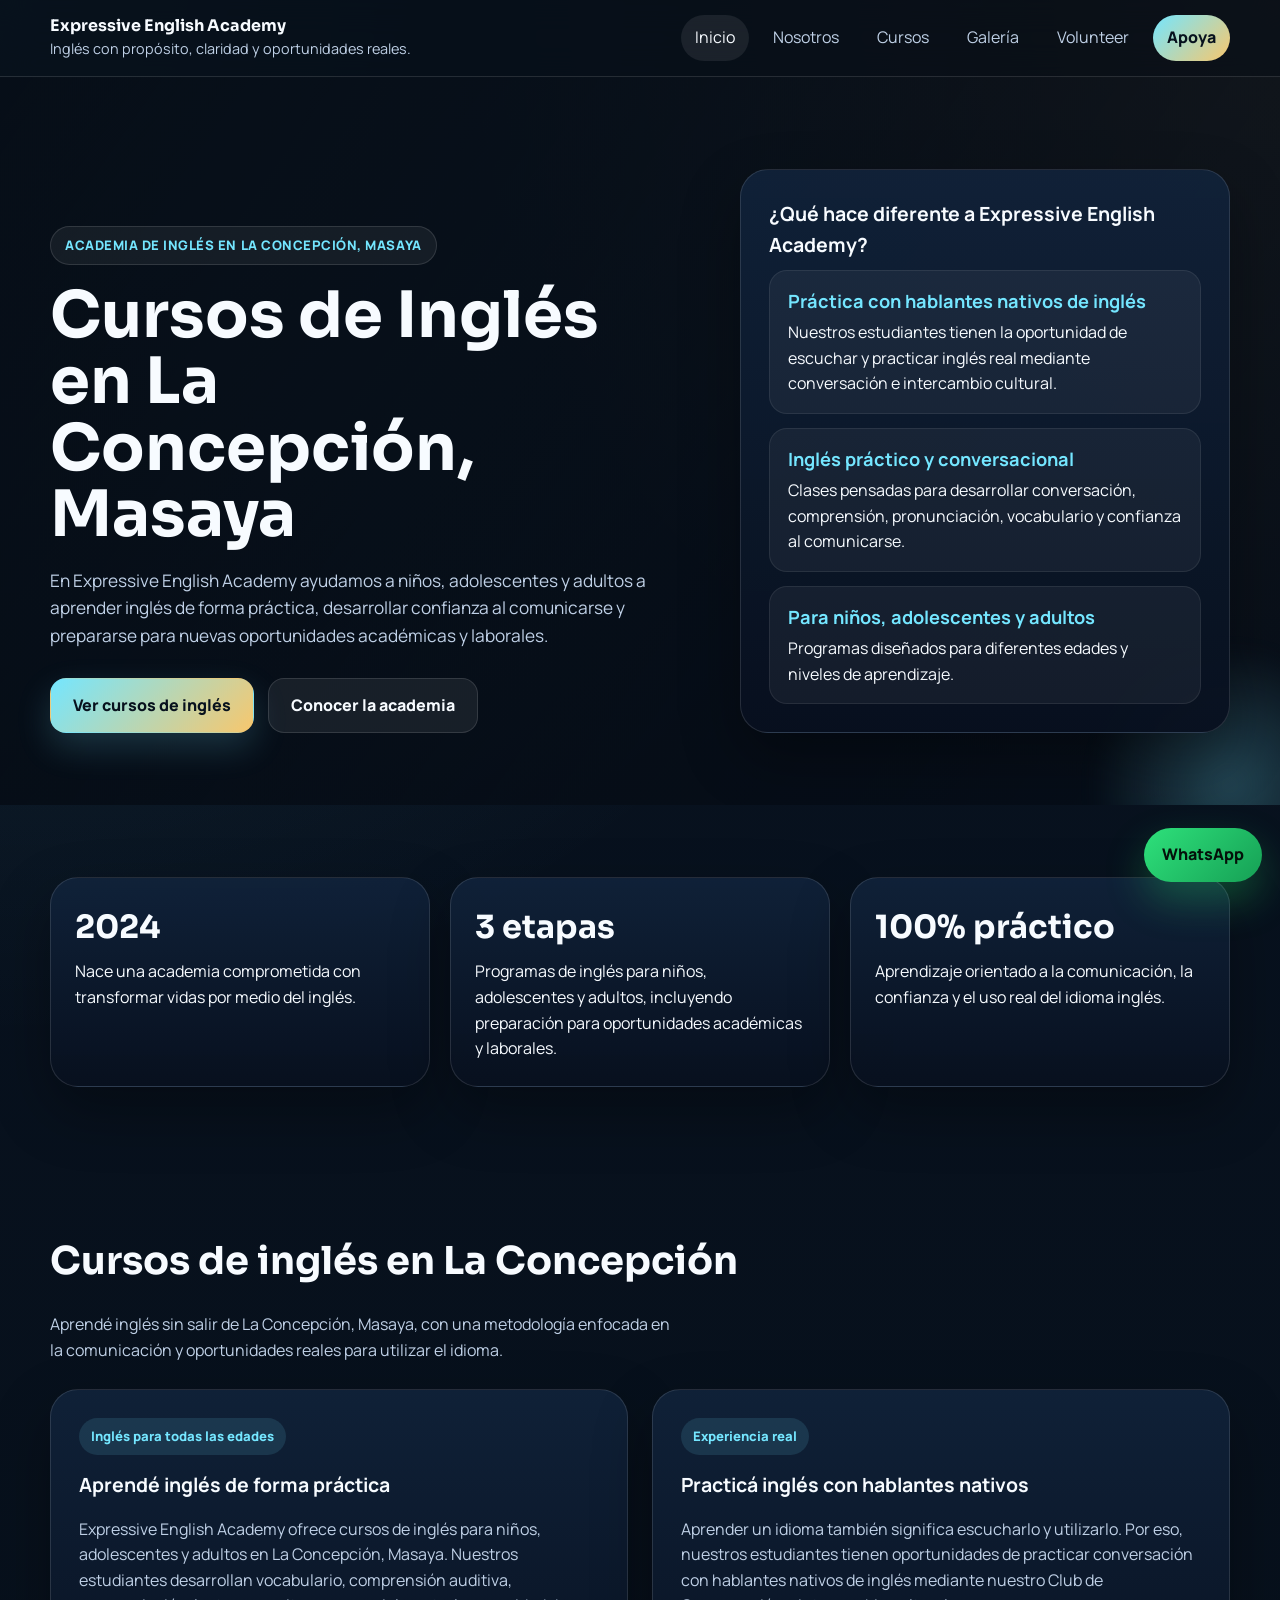
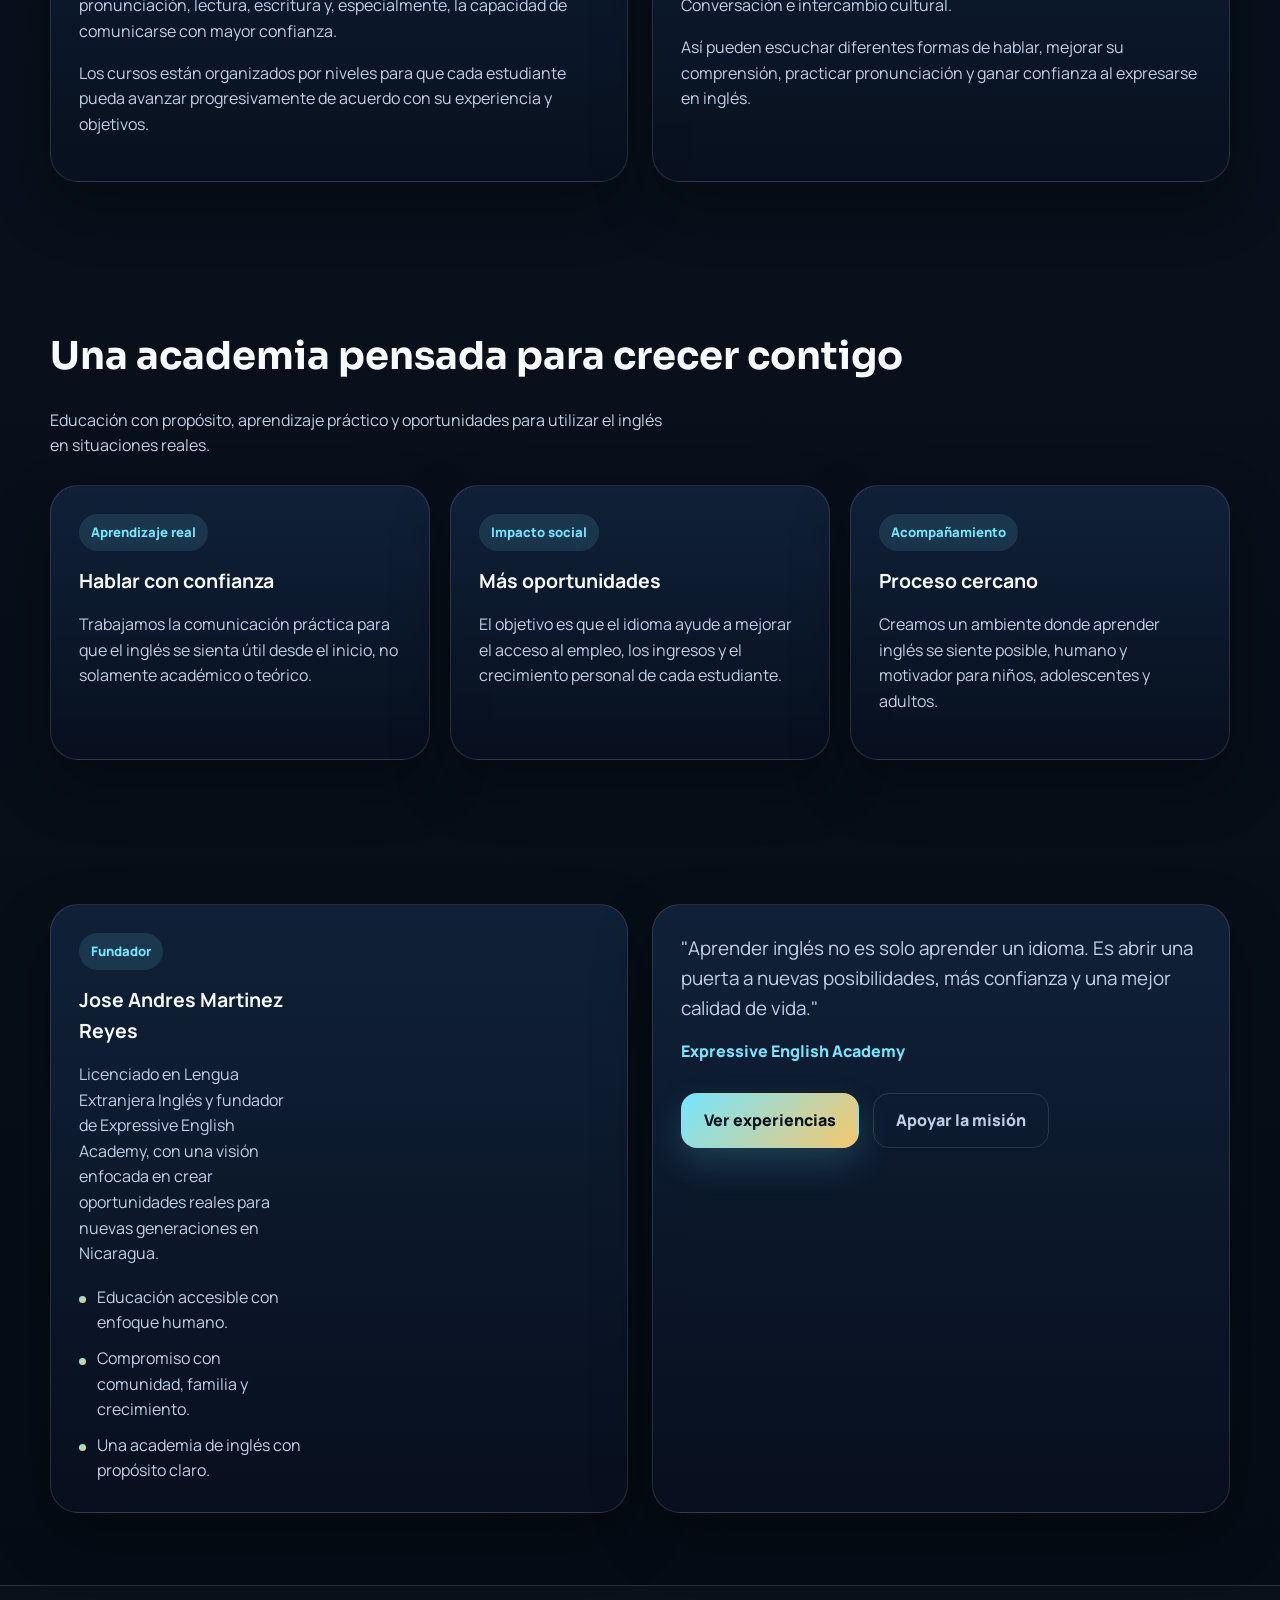
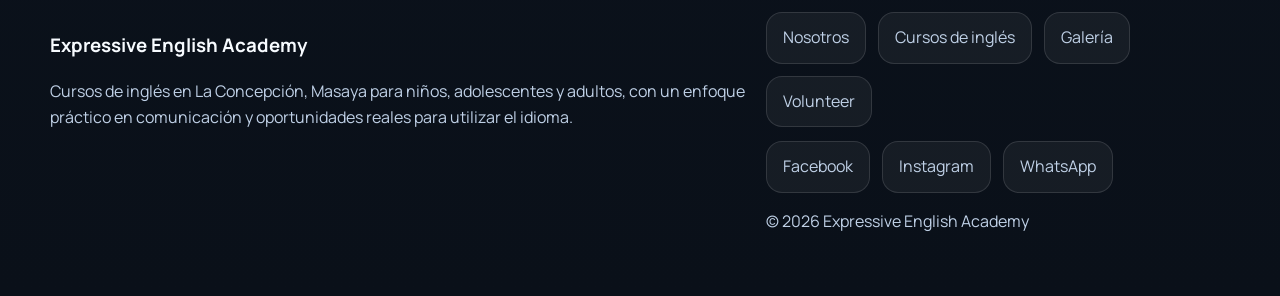
==== commit 45b75a0d: "Update index.html" ====
--- a/index.html
+++ b/index.html
@@ -647,6 +647,7 @@
         <a href="courses.html">Cursos</a>
 
         <a href="gallery.html">Galería</a>
+        <a href="volunteer.html">Volunteer</a>
 
         <a class="nav-cta" href="donate.html">Apoya</a>
 
@@ -1092,6 +1093,7 @@
           <a href="gallery.html">
             Galería
           </a>
+          <a href="volunteer.html">Volunteer</a>
 </div>
 
 
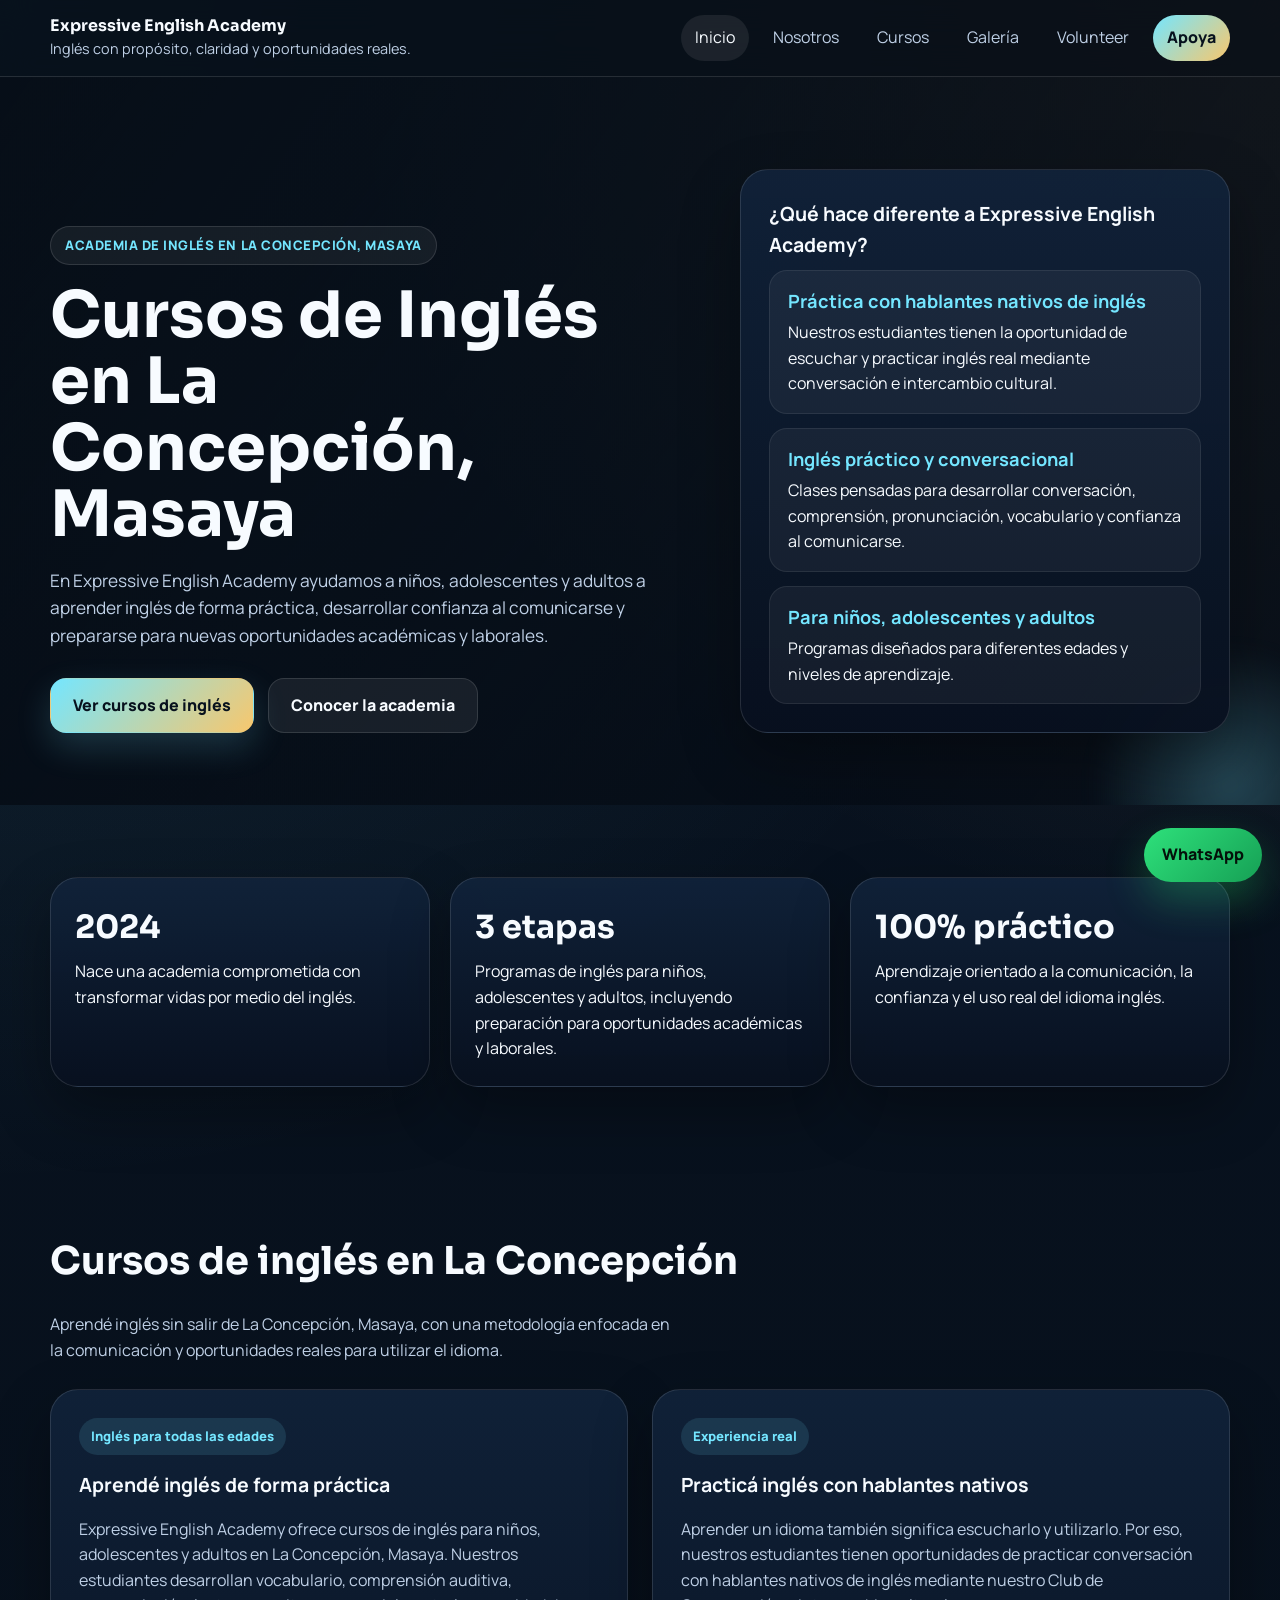
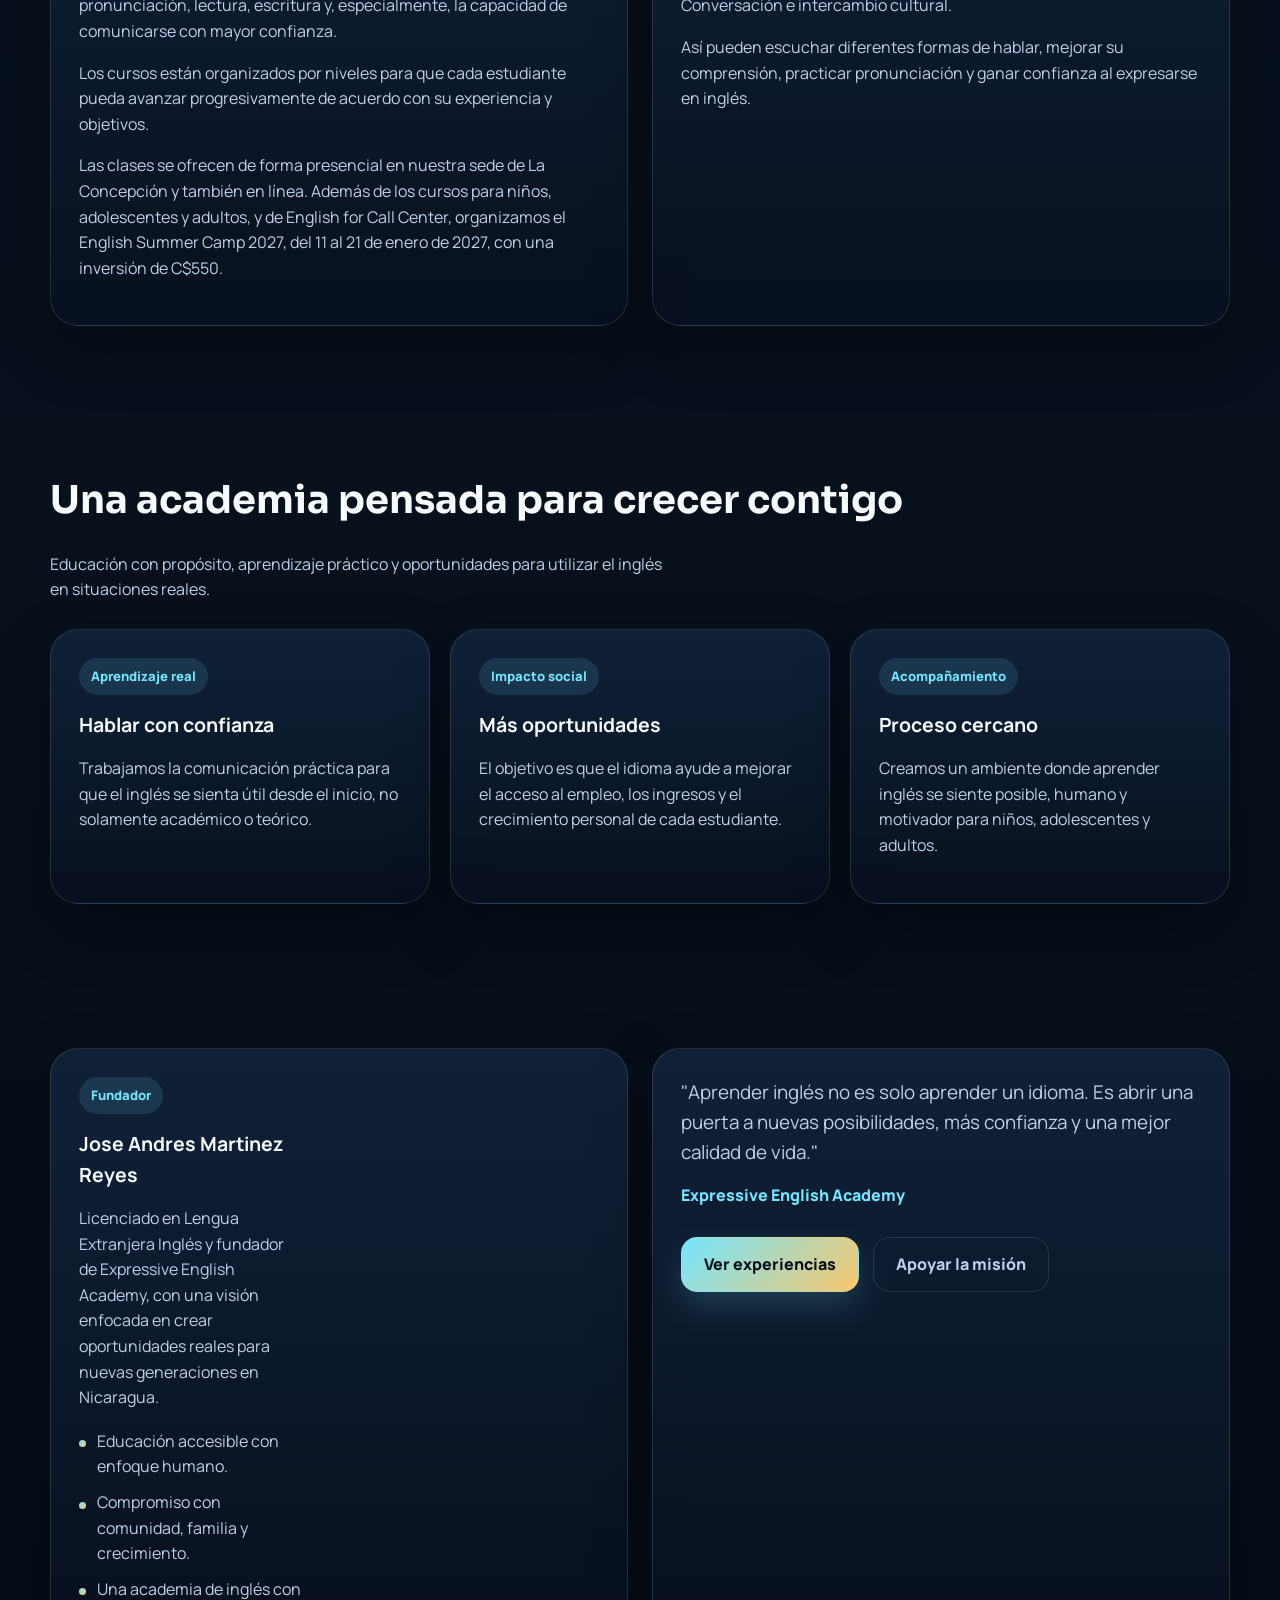
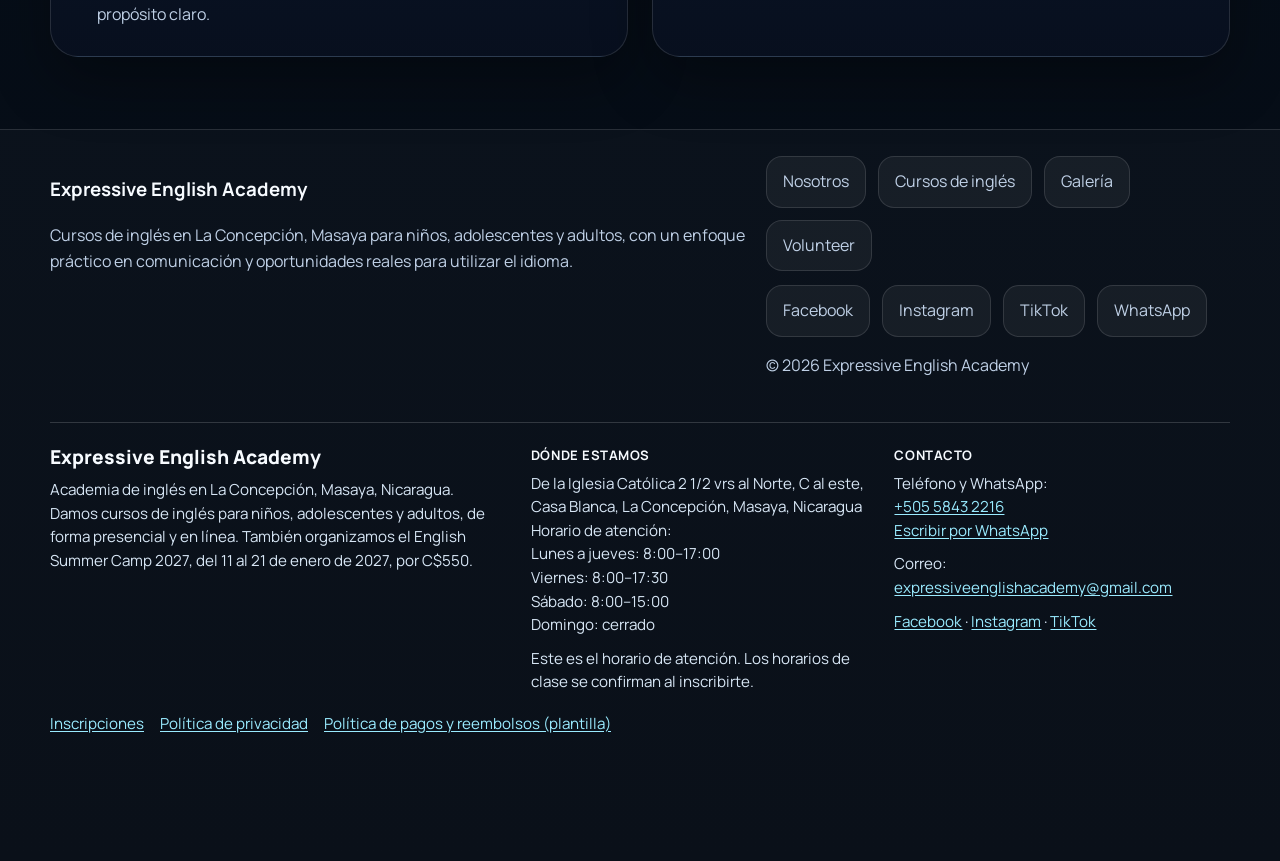
==== commit 2c9401d5: "Identify Expressive English Academy for WhatsApp review. Replace the old phone number, publish the a" ====
--- a/index.html
+++ b/index.html
@@ -2,12 +2,21 @@
 <html lang="es">
 <head>
   <meta charset="UTF-8">
+  <link rel="stylesheet" href="identidad.css">
+  <meta property="business:contact_data:street_address" content="De la Iglesia Católica 2 1/2 vrs al Norte, C al este, Casa Blanca">
+  <meta property="business:contact_data:locality" content="La Concepción">
+  <meta property="business:contact_data:region" content="Masaya">
+  <meta property="business:contact_data:country_name" content="Nicaragua">
+  <meta property="business:contact_data:email" content="expressiveenglishacademy@gmail.com">
+  <meta property="business:contact_data:phone_number" content="+50558432216">
+  <meta property="business:contact_data:website" content="https://expressiveenglishacademy-hash.github.io/Cursos.de.ingles.la.concepcion.masaya/">
+
   <meta name="viewport" content="width=device-width, initial-scale=1.0">
 
   <!-- SEO principal -->
   <meta
     name="description"
-    content="Cursos de inglés en La Concepción, Masaya para niños, adolescentes y adultos. Aprende inglés de forma práctica y practica con hablantes nativos en Expressive English Academy."
+    content="Cursos de inglés presenciales y en línea en La Concepción, Masaya, para niños, adolescentes y adultos. Expressive English Academy. English Summer Camp 2027: del 11 al 21 de enero de 2027, C$550."
   >
 
   <meta name="theme-color" content="#081220">
@@ -21,7 +30,7 @@
 
   <!-- Open Graph -->
   <meta property="og:title" content="Cursos de Inglés en La Concepción, Masaya | Expressive English Academy">
-  <meta property="og:description" content="Cursos de inglés para niños, adolescentes y adultos con aprendizaje práctico, conversación real y oportunidades de práctica con hablantes nativos.">
+  <meta property="og:description" content="Cursos de inglés presenciales y en línea para niños, adolescentes y adultos en La Concepción, Masaya. English Summer Camp 2027: del 11 al 21 de enero de 2027, C$550.">
   <meta property="og:type" content="website">
   <meta property="og:url" content="https://expressiveenglishacademy-hash.github.io/Cursos.de.ingles.la.concepcion.masaya/">
   <meta property="og:site_name" content="Expressive English Academy">
@@ -34,9 +43,13 @@
     "@type": ["EducationalOrganization", "LocalBusiness"],
     "@id": "https://expressiveenglishacademy-hash.github.io/Cursos.de.ingles.la.concepcion.masaya/#organization",
     "name": "Expressive English Academy",
+    "legalName": "Expressive English Academy",
     "url": "https://expressiveenglishacademy-hash.github.io/Cursos.de.ingles.la.concepcion.masaya/",
-    "telephone": "+50582581434",
-    "description": "Academia de inglés en La Concepción, Masaya, Nicaragua, con cursos para niños, adolescentes y adultos y un enfoque práctico en comunicación.",
+    "logo": "https://expressiveenglishacademy-hash.github.io/Cursos.de.ingles.la.concepcion.masaya/foto8.jpg.jpg",
+    "image": "https://expressiveenglishacademy-hash.github.io/Cursos.de.ingles.la.concepcion.masaya/foto8.jpg.jpg",
+    "telephone": "+50558432216",
+    "email": "expressiveenglishacademy@gmail.com",
+    "description": "Expressive English Academy es una academia de inglés en La Concepción, Masaya, Nicaragua. Ofrece cursos de inglés para niños, adolescentes y adultos, de forma presencial y en línea, y el English Summer Camp 2027 del 11 al 21 de enero de 2027 (C$550).",
     "foundingDate": "2024",
     "founder": {
       "@type": "Person",
@@ -44,6 +57,7 @@
     },
     "address": {
       "@type": "PostalAddress",
+      "streetAddress": "De la Iglesia Católica 2 1/2 vrs al Norte, C al este, Casa Blanca",
       "addressLocality": "La Concepción",
       "addressRegion": "Masaya",
       "addressCountry": "NI"
@@ -52,11 +66,111 @@
       "@type": "Place",
       "name": "La Concepción, Masaya, Nicaragua"
     },
+    "openingHours": [
+      "Mo-Th 08:00-17:00",
+      "Fr 08:00-17:30",
+      "Sa 08:00-15:00"
+    ],
+    "openingHoursSpecification": [
+      {
+        "@type": "OpeningHoursSpecification",
+        "dayOfWeek": ["Monday", "Tuesday", "Wednesday", "Thursday"],
+        "opens": "08:00",
+        "closes": "17:00"
+      },
+      {
+        "@type": "OpeningHoursSpecification",
+        "dayOfWeek": "Friday",
+        "opens": "08:00",
+        "closes": "17:30"
+      },
+      {
+        "@type": "OpeningHoursSpecification",
+        "dayOfWeek": "Saturday",
+        "opens": "08:00",
+        "closes": "15:00"
+      }
+    ],
+    "contactPoint": {
+      "@type": "ContactPoint",
+      "telephone": "+50558432216",
+      "email": "expressiveenglishacademy@gmail.com",
+      "contactType": "customer service",
+      "availableLanguage": ["Spanish", "English"],
+      "areaServed": "NI"
+    },
     "sameAs": [
-      "https://www.facebook.com/p/Expressive-English-Academy-61554703284587/",
+      "https://www.facebook.com/cursos.de.ingles.la.concepcion/",
       "https://www.instagram.com/expressiveenglishacademy/",
-      "https://www.tiktok.com/@expressiveenglishacademy"
-    ]
+      "https://www.tiktok.com/@expressiveenglishacademy",
+      "https://wa.me/50558432216"
+    ],
+    "hasOfferCatalog": {
+      "@type": "OfferCatalog",
+      "name": "Cursos de inglés",
+      "itemListElement": [
+        {
+          "@type": "Offer",
+          "itemOffered": {
+            "@type": "Course",
+            "name": "English for Kids",
+            "description": "Curso de inglés para niños de 7 a 10 años.",
+            "provider": {
+              "@id": "https://expressiveenglishacademy-hash.github.io/Cursos.de.ingles.la.concepcion.masaya/#organization"
+            }
+          }
+        },
+        {
+          "@type": "Offer",
+          "itemOffered": {
+            "@type": "Course",
+            "name": "English for Teens",
+            "description": "Curso de inglés para adolescentes de 11 a 17 años.",
+            "provider": {
+              "@id": "https://expressiveenglishacademy-hash.github.io/Cursos.de.ingles.la.concepcion.masaya/#organization"
+            }
+          }
+        },
+        {
+          "@type": "Offer",
+          "itemOffered": {
+            "@type": "Course",
+            "name": "English for Adults",
+            "description": "Curso de inglés para personas desde los 18 años.",
+            "provider": {
+              "@id": "https://expressiveenglishacademy-hash.github.io/Cursos.de.ingles.la.concepcion.masaya/#organization"
+            }
+          }
+        },
+        {
+          "@type": "Offer",
+          "itemOffered": {
+            "@type": "Course",
+            "name": "English for Call Center",
+            "description": "Preparación de inglés orientada a entrevistas, comunicación profesional y oportunidades laborales.",
+            "provider": {
+              "@id": "https://expressiveenglishacademy-hash.github.io/Cursos.de.ingles.la.concepcion.masaya/#organization"
+            }
+          }
+        },
+        {
+          "@type": "Offer",
+          "name": "English Summer Camp 2027",
+          "price": "550",
+          "priceCurrency": "NIO",
+          "availabilityStarts": "2027-01-11",
+          "availabilityEnds": "2027-01-21",
+          "itemOffered": {
+            "@type": "Course",
+            "name": "English Summer Camp 2027",
+            "description": "Campamento de inglés del 11 al 21 de enero de 2027.",
+            "provider": {
+              "@id": "https://expressiveenglishacademy-hash.github.io/Cursos.de.ingles.la.concepcion.masaya/#organization"
+            }
+          }
+        }
+      ]
+    }
   }
   </script>
 
@@ -854,6 +968,14 @@
               pueda avanzar progresivamente de acuerdo con su experiencia y objetivos.
             </p>
 
+            <p>
+              Las clases se ofrecen de forma presencial en nuestra sede de
+              La Concepción y también en línea. Además de los cursos para
+              niños, adolescentes y adultos, y de English for Call Center,
+              organizamos el English Summer Camp 2027, del 11 al 21 de enero
+              de 2027, con una inversión de C$550.
+            </p>
+
           </article>
 
 
@@ -1059,7 +1181,7 @@
 
 
   <!-- FOOTER -->
-  <footer class="footer">
+  <footer class="footer" id="pie">
 
     <div class="container footer-grid">
 
@@ -1104,7 +1226,7 @@
 
           <a
             class="social-pill"
-            href="https://www.facebook.com/p/Expressive-English-Academy-61554703284587/"
+            href="https://www.facebook.com/cursos.de.ingles.la.concepcion/"
             target="_blank"
             rel="noopener"
             aria-label="Facebook de Expressive English Academy"
@@ -1126,7 +1248,18 @@
 
           <a
             class="social-pill"
-            href="https://wa.me/50582581434?text=Hola%20quiero%20informacion%20sobre%20los%20cursos%20de%20ingles"
+            href="https://www.tiktok.com/@expressiveenglishacademy"
+            target="_blank"
+            rel="noopener"
+            aria-label="TikTok de Expressive English Academy"
+          >
+            TikTok
+          </a>
+
+
+          <a
+            class="social-pill"
+            href="https://wa.me/50558432216?text=Hola%20quiero%20informacion%20sobre%20los%20cursos%20de%20ingles"
             target="_blank"
             rel="noopener"
             aria-label="Contactar por WhatsApp"
@@ -1150,13 +1283,53 @@
 
     </div>
 
+  
+  <div class="eea-identidad" id="identidad">
+    <div class="eea-identidad-grid">
+      <div>
+        <h2>Expressive English Academy</h2>
+        <p>Academia de inglés en La Concepción, Masaya, Nicaragua. Damos cursos de inglés para niños, adolescentes y adultos, de forma presencial y en línea. También organizamos el English Summer Camp 2027, del 11 al 21 de enero de 2027, por C$550.</p>
+      </div>
+      <div>
+        <strong>Dónde estamos</strong>
+        <address>De la Iglesia Católica 2 1/2 vrs al Norte, C al este, Casa Blanca, La Concepción, Masaya, Nicaragua</address>
+        <p>Horario de atención:<br>
+          Lunes a jueves: 8:00–17:00<br>
+          Viernes: 8:00–17:30<br>
+          Sábado: 8:00–15:00<br>
+          Domingo: cerrado</p>
+        <p>Este es el horario de atención. Los horarios de clase se confirman al inscribirte.</p>
+      </div>
+      <div>
+        <strong>Contacto</strong>
+        <p>Teléfono y WhatsApp:<br>
+          <a href="tel:+50558432216">+505 5843 2216</a><br>
+          <a href="https://wa.me/50558432216" target="_blank" rel="noopener noreferrer">Escribir por WhatsApp</a></p>
+        <p>Correo:<br>
+          <a href="mailto:expressiveenglishacademy@gmail.com">expressiveenglishacademy@gmail.com</a></p>
+        <p>
+          <a href="https://www.facebook.com/cursos.de.ingles.la.concepcion/" target="_blank" rel="noopener noreferrer">Facebook</a>
+          ·
+          <a href="https://www.instagram.com/expressiveenglishacademy/" target="_blank" rel="noopener noreferrer">Instagram</a>
+          ·
+          <a href="https://www.tiktok.com/@expressiveenglishacademy" target="_blank" rel="noopener noreferrer">TikTok</a>
+        </p>
+      </div>
+    </div>
+    <nav class="eea-identidad-links" aria-label="Información del negocio">
+      <a href="inscripciones.html">Inscripciones</a>
+      <a href="privacidad.html">Política de privacidad</a>
+      <a href="pagos.html">Política de pagos y reembolsos (plantilla)</a>
+    </nav>
+  </div>
+
   </footer>
 
 
   <!-- WHATSAPP -->
   <a
     class="floating-whatsapp"
-    href="https://wa.me/50582581434?text=Hola%20quiero%20informacion%20sobre%20los%20cursos%20y%20tambien%20como%20puedo%20apoyar%20con%20donaciones"
+    href="https://wa.me/50558432216?text=Hola%20quiero%20informacion%20sobre%20los%20cursos%20y%20tambien%20como%20puedo%20apoyar%20con%20donaciones"
     target="_blank"
     rel="noopener"
     aria-label="Contactar a Expressive English Academy por WhatsApp"
--- a/identidad.css
+++ b/identidad.css
@@ -0,0 +1,73 @@
+/* Identidad visible del negocio. Funciona sobre los pies de página oscuros del sitio. */
+.eea-identidad {
+  width: min(1180px, calc(100% - 2rem));
+  margin: 28px auto 0;
+  padding: 22px 0 8px;
+  border-top: 1px solid rgba(255, 255, 255, 0.16);
+  color: #d7e6f5;
+  font-size: 0.95rem;
+  line-height: 1.55;
+}
+
+footer .eea-identidad h2 {
+  margin: 0 0 8px;
+  color: #f7fbff;
+  font-family: inherit;
+  font-size: 1.2rem;
+  font-weight: 800;
+  line-height: 1.3;
+  letter-spacing: 0;
+}
+
+footer .eea-identidad p,
+.contacto .eea-identidad p {
+  margin: 0 0 10px;
+  color: #d7e6f5;
+}
+
+.eea-identidad address {
+  font-style: normal;
+}
+
+footer .eea-identidad a,
+.contacto .eea-identidad a {
+  color: #9aebff;
+  text-decoration: underline;
+  text-underline-offset: 2px;
+  overflow-wrap: anywhere;
+}
+
+footer .eea-identidad a:hover,
+.contacto .eea-identidad a:hover {
+  color: #f7fbff;
+}
+
+.eea-identidad-grid {
+  display: grid;
+  grid-template-columns: 1.35fr 1fr 1fr;
+  gap: 22px 28px;
+  align-items: start;
+}
+
+.eea-identidad strong {
+  display: block;
+  margin-bottom: 6px;
+  color: #f7fbff;
+  font-size: 0.82rem;
+  letter-spacing: 0.04em;
+  text-transform: uppercase;
+}
+
+.eea-identidad-links {
+  display: flex;
+  flex-wrap: wrap;
+  gap: 8px 16px;
+  margin-top: 8px;
+  padding-bottom: 72px;
+}
+
+@media (max-width: 800px) {
+  .eea-identidad-grid {
+    grid-template-columns: 1fr;
+  }
+}
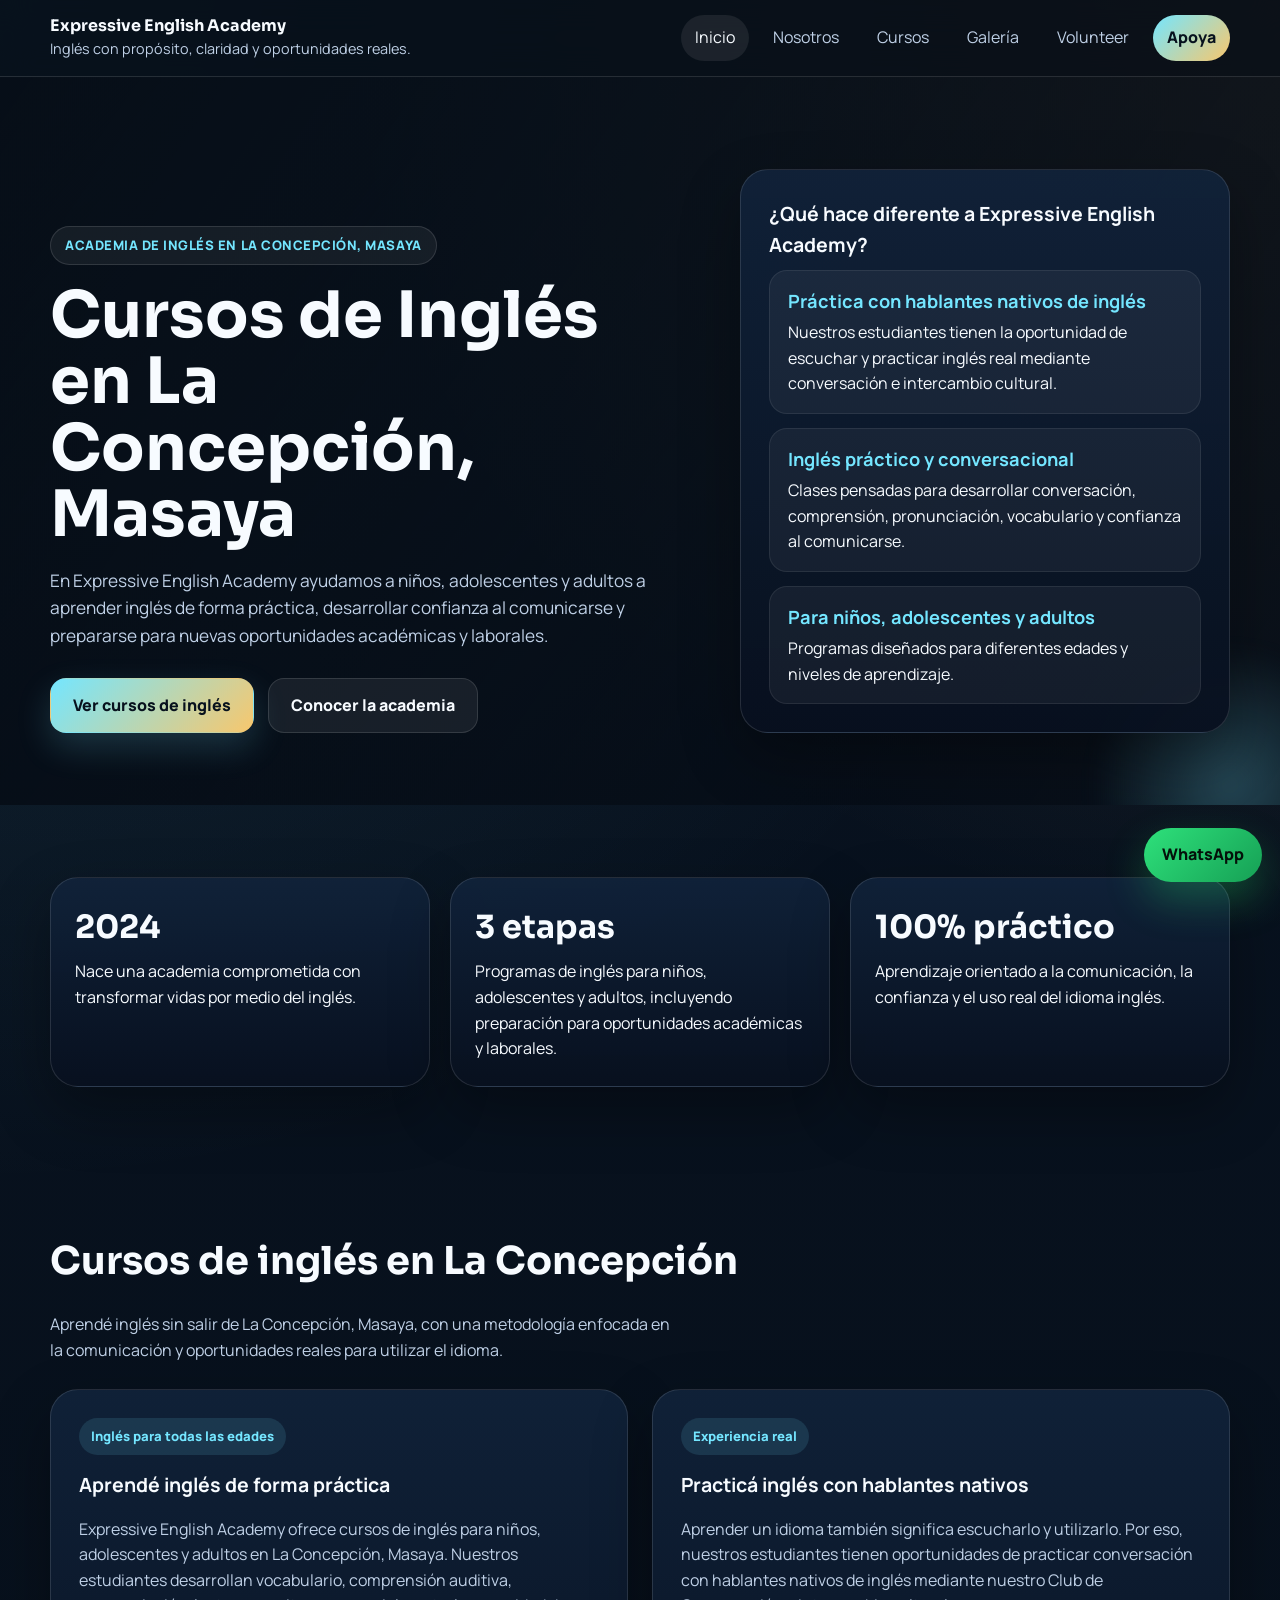
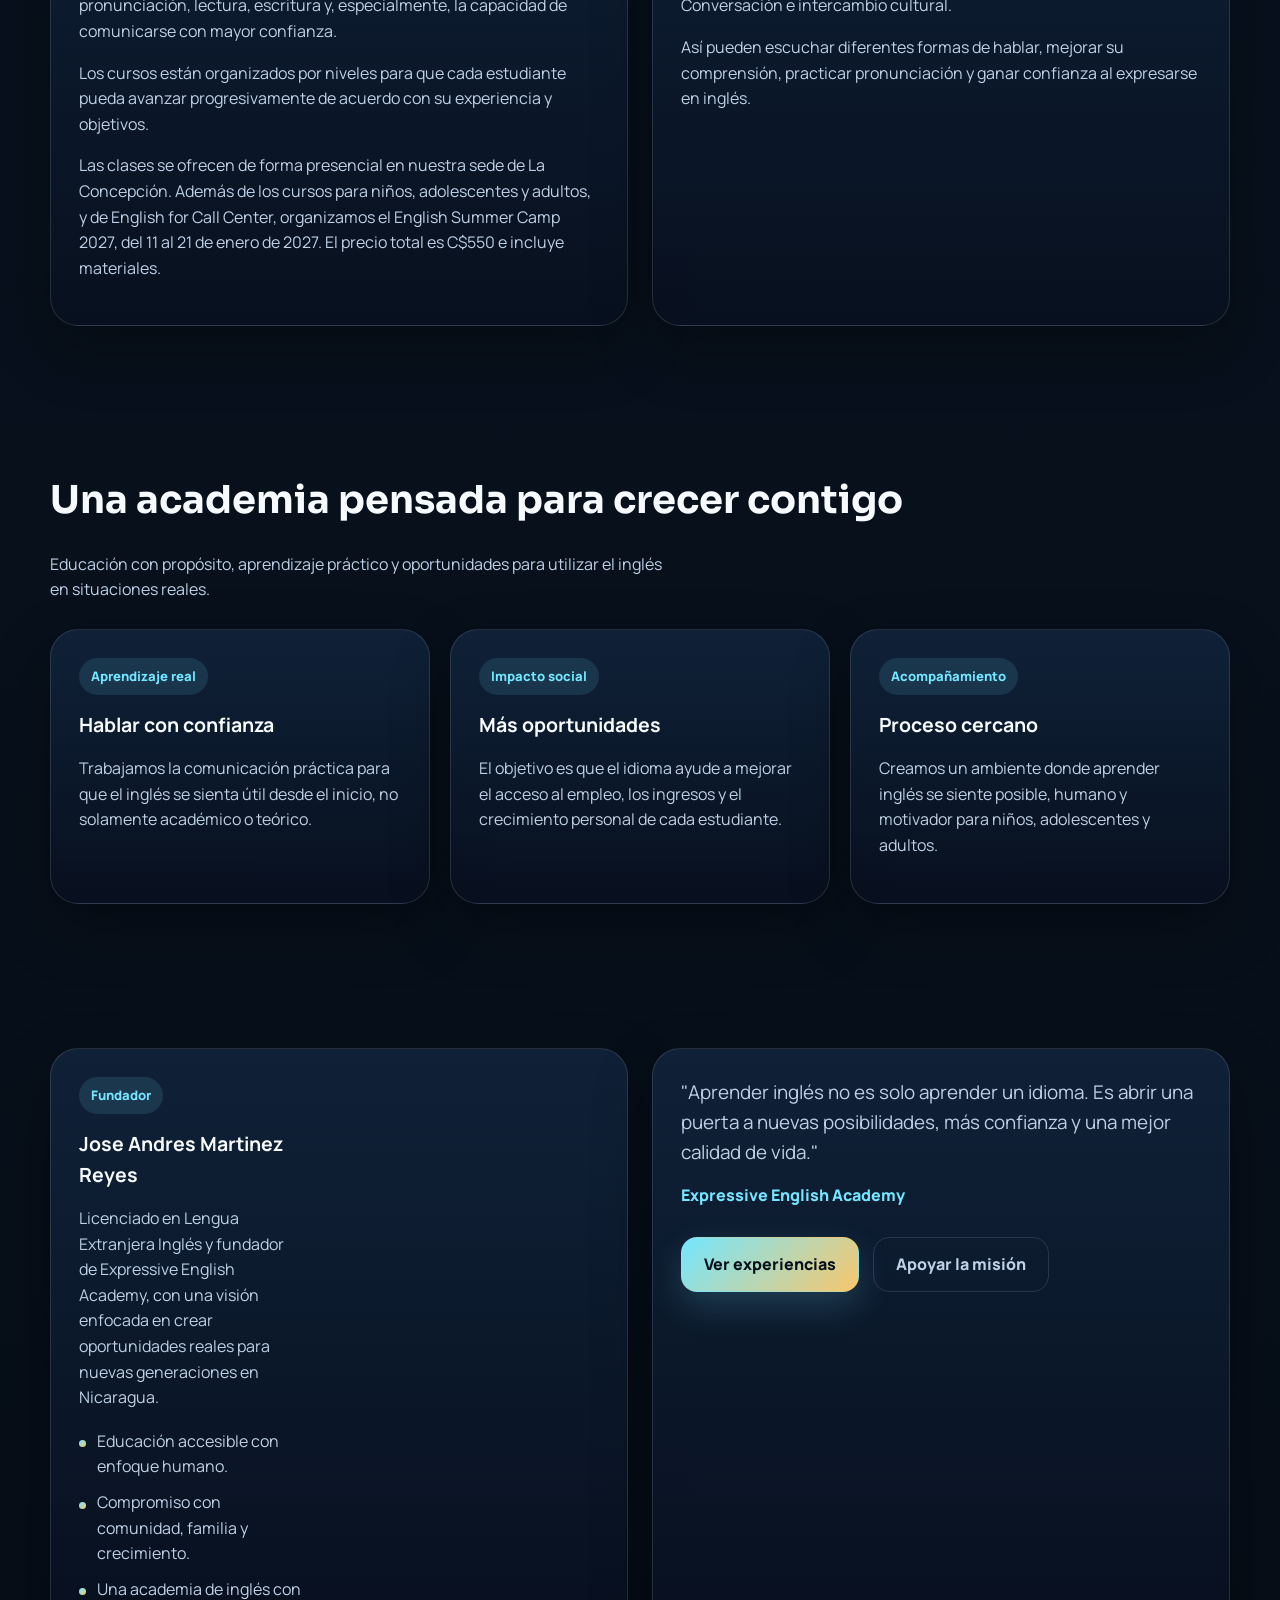
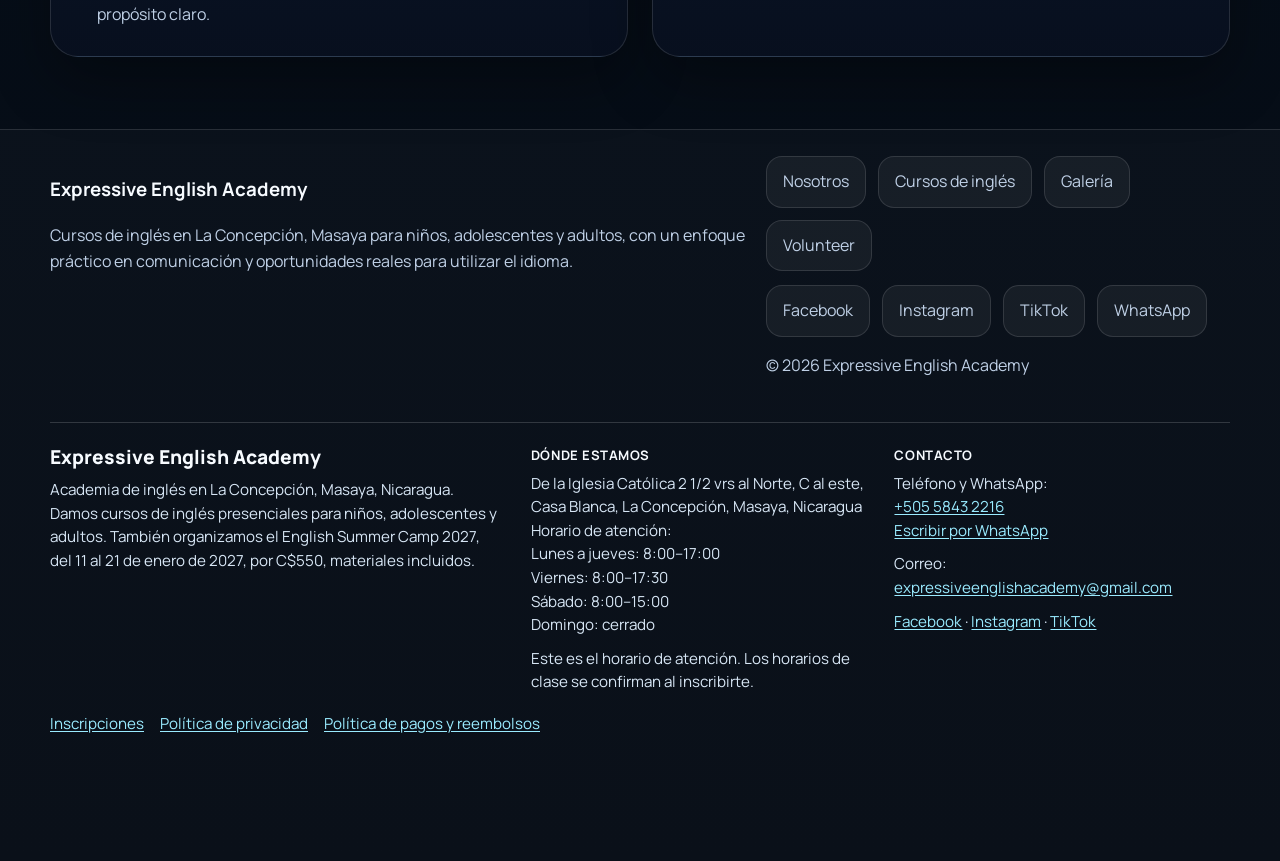
==== commit eb17ef1e: "Publish the confirmed payment policy and drop online claims. The payments page is now in force, and " ====
--- a/index.html
+++ b/index.html
@@ -16,7 +16,7 @@
   <!-- SEO principal -->
   <meta
     name="description"
-    content="Cursos de inglés presenciales y en línea en La Concepción, Masaya, para niños, adolescentes y adultos. Expressive English Academy. English Summer Camp 2027: del 11 al 21 de enero de 2027, C$550."
+    content="Cursos de inglés presenciales en La Concepción, Masaya, para niños, adolescentes y adultos. Expressive English Academy. English Summer Camp 2027: del 11 al 21 de enero de 2027, C$550, materiales incluidos."
   >
 
   <meta name="theme-color" content="#081220">
@@ -30,7 +30,7 @@
 
   <!-- Open Graph -->
   <meta property="og:title" content="Cursos de Inglés en La Concepción, Masaya | Expressive English Academy">
-  <meta property="og:description" content="Cursos de inglés presenciales y en línea para niños, adolescentes y adultos en La Concepción, Masaya. English Summer Camp 2027: del 11 al 21 de enero de 2027, C$550.">
+  <meta property="og:description" content="Cursos de inglés presenciales para niños, adolescentes y adultos en La Concepción, Masaya. English Summer Camp 2027: del 11 al 21 de enero de 2027, C$550, materiales incluidos.">
   <meta property="og:type" content="website">
   <meta property="og:url" content="https://expressiveenglishacademy-hash.github.io/Cursos.de.ingles.la.concepcion.masaya/">
   <meta property="og:site_name" content="Expressive English Academy">
@@ -49,7 +49,7 @@
     "image": "https://expressiveenglishacademy-hash.github.io/Cursos.de.ingles.la.concepcion.masaya/foto8.jpg.jpg",
     "telephone": "+50558432216",
     "email": "expressiveenglishacademy@gmail.com",
-    "description": "Expressive English Academy es una academia de inglés en La Concepción, Masaya, Nicaragua. Ofrece cursos de inglés para niños, adolescentes y adultos, de forma presencial y en línea, y el English Summer Camp 2027 del 11 al 21 de enero de 2027 (C$550).",
+    "description": "Expressive English Academy es una academia de inglés en La Concepción, Masaya, Nicaragua. Ofrece cursos de inglés presenciales para niños, adolescentes y adultos, y el English Summer Camp 2027 del 11 al 21 de enero de 2027 (C$550, materiales incluidos).",
     "foundingDate": "2024",
     "founder": {
       "@type": "Person",
@@ -113,6 +113,7 @@
           "@type": "Offer",
           "itemOffered": {
             "@type": "Course",
+            "courseMode": "onsite",
             "name": "English for Kids",
             "description": "Curso de inglés para niños de 7 a 10 años.",
             "provider": {
@@ -124,6 +125,7 @@
           "@type": "Offer",
           "itemOffered": {
             "@type": "Course",
+            "courseMode": "onsite",
             "name": "English for Teens",
             "description": "Curso de inglés para adolescentes de 11 a 17 años.",
             "provider": {
@@ -135,6 +137,7 @@
           "@type": "Offer",
           "itemOffered": {
             "@type": "Course",
+            "courseMode": "onsite",
             "name": "English for Adults",
             "description": "Curso de inglés para personas desde los 18 años.",
             "provider": {
@@ -146,6 +149,7 @@
           "@type": "Offer",
           "itemOffered": {
             "@type": "Course",
+            "courseMode": "onsite",
             "name": "English for Call Center",
             "description": "Preparación de inglés orientada a entrevistas, comunicación profesional y oportunidades laborales.",
             "provider": {
@@ -162,8 +166,9 @@
           "availabilityEnds": "2027-01-21",
           "itemOffered": {
             "@type": "Course",
+            "courseMode": "onsite",
             "name": "English Summer Camp 2027",
-            "description": "Campamento de inglés del 11 al 21 de enero de 2027.",
+            "description": "Campamento de inglés presencial del 11 al 21 de enero de 2027. Precio total C$550, materiales incluidos.",
             "provider": {
               "@id": "https://expressiveenglishacademy-hash.github.io/Cursos.de.ingles.la.concepcion.masaya/#organization"
             }
@@ -970,10 +975,10 @@
 
             <p>
               Las clases se ofrecen de forma presencial en nuestra sede de
-              La Concepción y también en línea. Además de los cursos para
+              La Concepción. Además de los cursos para
               niños, adolescentes y adultos, y de English for Call Center,
               organizamos el English Summer Camp 2027, del 11 al 21 de enero
-              de 2027, con una inversión de C$550.
+              de 2027. El precio total es C$550 e incluye materiales.
             </p>
 
           </article>
@@ -1288,7 +1293,7 @@
     <div class="eea-identidad-grid">
       <div>
         <h2>Expressive English Academy</h2>
-        <p>Academia de inglés en La Concepción, Masaya, Nicaragua. Damos cursos de inglés para niños, adolescentes y adultos, de forma presencial y en línea. También organizamos el English Summer Camp 2027, del 11 al 21 de enero de 2027, por C$550.</p>
+        <p>Academia de inglés en La Concepción, Masaya, Nicaragua. Damos cursos de inglés presenciales para niños, adolescentes y adultos. También organizamos el English Summer Camp 2027, del 11 al 21 de enero de 2027, por C$550, materiales incluidos.</p>
       </div>
       <div>
         <strong>Dónde estamos</strong>
@@ -1319,7 +1324,7 @@
     <nav class="eea-identidad-links" aria-label="Información del negocio">
       <a href="inscripciones.html">Inscripciones</a>
       <a href="privacidad.html">Política de privacidad</a>
-      <a href="pagos.html">Política de pagos y reembolsos (plantilla)</a>
+      <a href="pagos.html">Política de pagos y reembolsos</a>
     </nav>
   </div>
 
